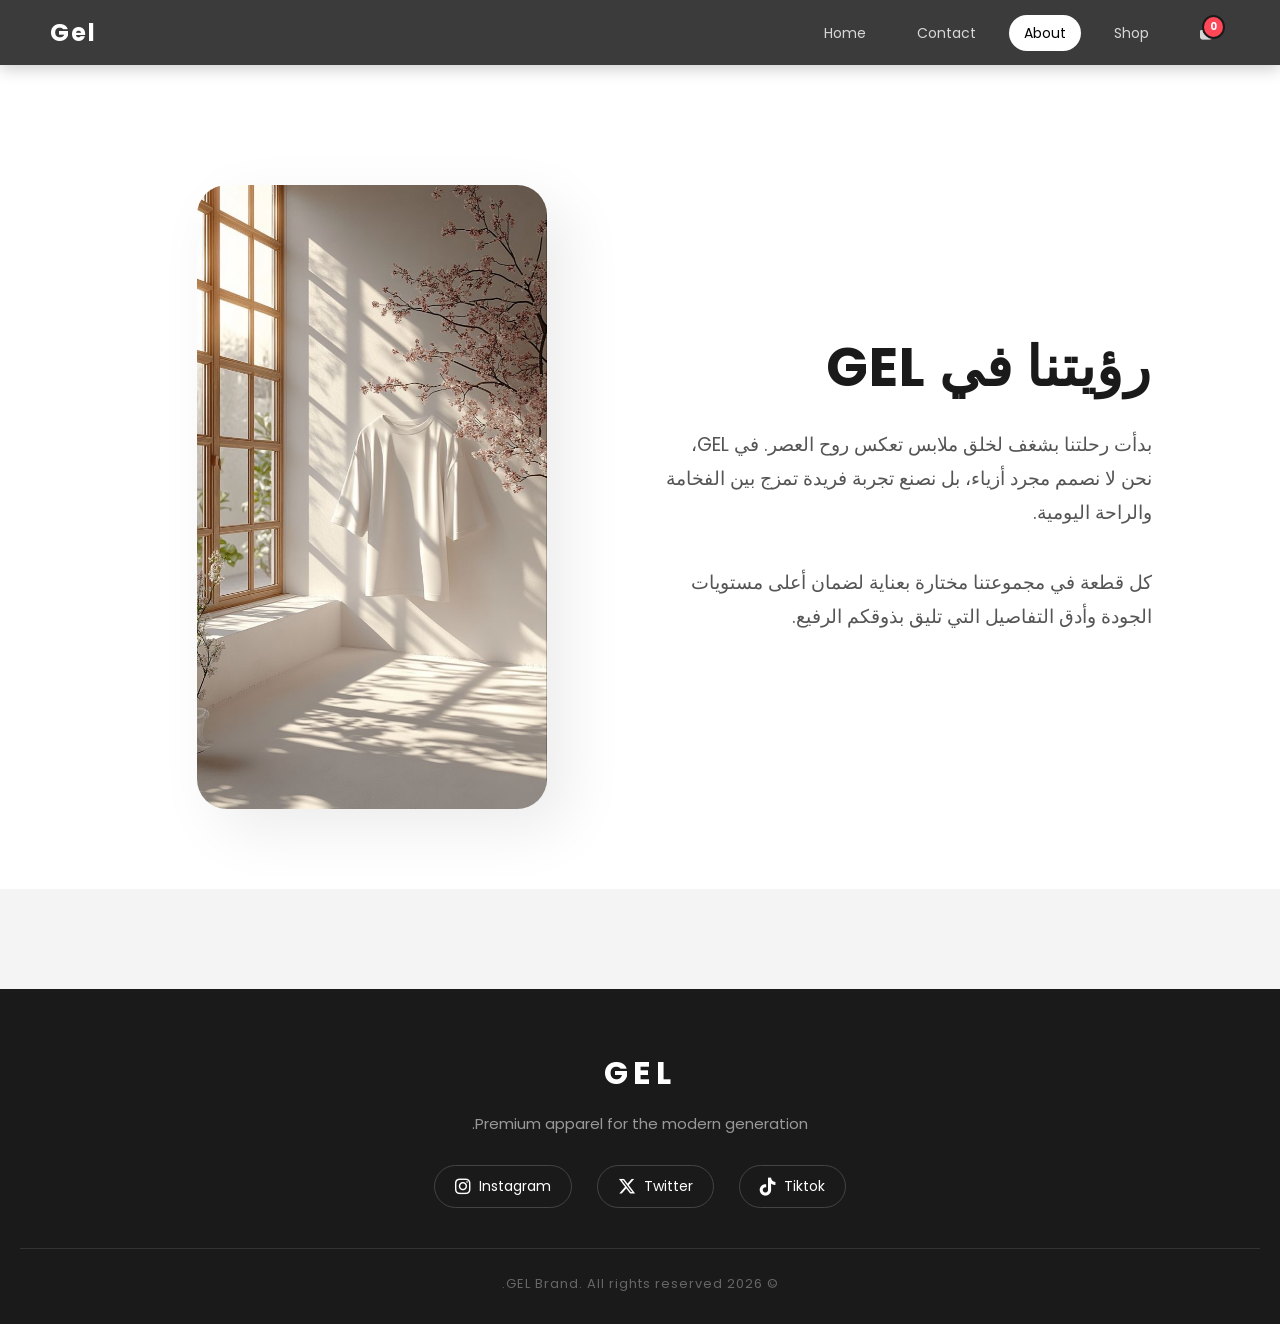
==== about.html @ 8efb3151 "Fixed responsivegit add ." ====
<!DOCTYPE html>
<html lang="ar" dir="rtl">
<head>
    <meta charset="UTF-8">
    <meta name="viewport" content="width=device-width, initial-scale=1.0">
    <link rel="stylesheet" href="https://fonts.googleapis.com/css2?family=Poppins:wght@300;400;600;700&display=swap">
    <link rel="stylesheet" href="https://cdnjs.cloudflare.com/ajax/libs/font-awesome/6.4.2/css/all.min.css">
    <link rel="stylesheet" href="style.css">
    <title>GEL Brand | About</title>
</head>
<body>
    <header dir="ltr">
        <h2><a href="index.html" class="logo">Gel</a></h2>
        <ul>
            <li><a href="index.html">Home</a></li>
            <li><a href="contact.html">Contact</a></li>
            <li><a href="about.html" class="active">About</a></li>
            <li><a href="shop.html">Shop</a></li>
            <li class="cart-icon" onclick="toggleCart()">
                <a href="javascript:void(0)"><i class="fas fa-shopping-bag"></i> <span id="cart-count">0</span></a>
            </li>
        </ul>
    </header>

    <!-- Shopping Cart Sidebar -->
    <div id="cart-sidebar" class="cart-sidebar">
        <div class="cart-header">
            <h3>Your Bag</h3>
            <i class="fas fa-times close-cart" onclick="toggleCart()"></i>
        </div>
        <div id="cart-items" class="cart-items">
            <p class="empty-msg">Your bag is empty.</p>
        </div>
        <div class="cart-footer">
            <div class="total">
                <span>Total:</span>
                <span id="cart-total">0 QAR</span>
            </div>
            <button class="checkout-btn" onclick="checkout()">Checkout</button>
        </div>
    </div>

    <section class="hero" style="opacity: 1;">
        <div class="hero-content" style="opacity: 1; transform: none;">
            <h1>رؤيتنا في GEL</h1>
            <p>بدأت رحلتنا بشغف لخلق ملابس تعكس روح العصر. في GEL، نحن لا نصمم مجرد أزياء، بل نصنع تجربة فريدة تمزج بين الفخامة والراحة اليومية.</p>
            <p>كل قطعة في مجموعتنا مختارة بعناية لضمان أعلى مستويات الجودة وأدق التفاصيل التي تليق بذوقكم الرفيع.</p>
        </div>
        <div class="hero-image" style="opacity: 1; transform: none;">
             <img src="IMG/IMG_4255.JPG" alt="Our Story">
        </div>
    </section>

    <footer>
        <div class="footer-content">
            <h3>GEL</h3>
            <p>Premium apparel for the modern generation.</p>
            
            <ul class="socials" dir="ltr">
                <li><a href="#"><i class="fab fa-instagram"></i> Instagram</a></li>
                <li><a href="#"><i class="fab fa-x-twitter"></i> Twitter</a></li>
                <li><a href="https://www.tiktok.com/@gelvogue?_r=1&_t=ZS-955QQ4w1Pfh" target="_blank"><i class="fab fa-tiktok"></i> Tiktok</a></li>
            </ul>

        </div>
        <div class="footer-bottom">
            <p>&copy; 2026 GEL Brand. All rights reserved.</p>
        </div>
    </footer>
    <script src="main.js"></script>
</body>
</html>
---- style.css ----
/* 1. إعدادات عامة لجميع عناصر الصفحة */
* {
    margin: 0;
    padding: 0;
    box-sizing: border-box;
}

html {
    scroll-behavior: smooth;
}

body {
    background-color: #f4f4f4;
    font-family: 'Poppins', sans-serif; 
}

/* 3. تنسيق الهيدر الشفاف */
header {
    display: flex;
    justify-content: space-between;
    align-items: center;
    padding: 15px 50px;
    background: rgba(26, 26, 26, 0.85); 
    backdrop-filter: blur(10px); 
    -webkit-backdrop-filter: blur(10px);
    box-shadow: 0 4px 15px rgba(0, 0, 0, 0.2);
    position: sticky;
    top: 0;
    z-index: 1000;
}

header .logo {
    font-size: 24px;
    font-weight: bold;
    text-decoration: none;
    color: white;
    letter-spacing: 2px;
}

header ul {
    display: flex;
    list-style: none;
    gap: 15px;
}

header ul li a {
    text-decoration: none;
    color: rgba(255, 255, 255, 0.8);
    padding: 8px 18px;
    border-radius: 20px;
    transition: 0.3s;
    font-size: 14px;
}

header ul li a:hover {
    background: rgba(255, 255, 255, 0.1);
    color: white;
}

header ul li a.active {
    background: white;
    color: black !important;
}

/* 4. تنسيق معرض الصور (النسخة المنظمة والنهائية) */
.gallery {
    display: flex;
    flex-wrap: wrap;
    justify-content: center;
    gap: 30px;
    padding: 60px 20px;
}

.gallery-item {
    text-decoration: none;
    display: flex;
    flex-direction: column;
    align-items: center;
    opacity: 0;
    transform: translateY(50px);
    transition: all 0.8s ease-out;
    background: white;
    padding: 20px;
    border-radius: 20px;
    width: 300px;
    box-shadow: 0 10px 30px rgba(0,0,0,0.05);
}

.gallery-item.reveal {
    opacity: 1;
    transform: translateY(0);
}

.gallery img {
    width: 100%;
    height: 350px;
    object-fit: cover;
    border-radius: 15px;
    cursor: pointer;
    transition: transform 0.5s cubic-bezier(0.2, 1, 0.3, 1), box-shadow 0.5s ease;
}

.gallery img:hover {
    transform: scale(1.05);
    box-shadow: 0 20px 40px rgba(0,0,0,0.1);
}

.product-info {
    text-align: center;
    margin-top: 20px;
    width: 100%;
}

.product-info h3 {
    font-size: 16px;
    color: #333;
    margin-bottom: 8px;
    font-weight: 600;
    letter-spacing: 0.5px;
}

.product-info .price {
    font-size: 18px;
    font-weight: 700;
    color: #1a1a1a;
    margin-bottom: 15px;
}

.add-to-cart {
    width: 100%;
    padding: 12px;
    background: #1a1a1a;
    color: white;
    border: none;
    border-radius: 12px;
    cursor: pointer;
    font-weight: 600;
    transition: 0.3s;
    font-family: 'Poppins', sans-serif;
}

.add-to-cart:hover {
    background: #444;
    transform: translateY(-2px);
}

/* Shopping Cart Styles */
.cart-icon {
    position: relative;
    cursor: pointer;
}

#cart-count {
    position: absolute;
    top: -5px;
    right: 5px;
    background: #ff4757;
    color: white;
    font-size: 10px;
    padding: 2px 6px;
    border-radius: 50%;
    font-weight: bold;
    border: 2px solid #1a1a1a;
}

.cart-sidebar {
    position: fixed;
    top: 0;
    right: -400px; /* Hidden by default */
    width: 350px;
    height: 100vh;
    background: white;
    z-index: 2000;
    box-shadow: -10px 0 30px rgba(0,0,0,0.1);
    transition: 0.5s cubic-bezier(0.4, 0, 0.2, 1);
    display: flex;
    flex-direction: column;
    padding: 30px;
    color: #1a1a1a;
}

.cart-sidebar.active {
    right: 0;
}

.cart-header {
    display: flex;
    justify-content: space-between;
    align-items: center;
    margin-bottom: 30px;
    border-bottom: 1px solid #eee;
    padding-bottom: 20px;
}

.cart-header h3 {
    font-size: 22px;
    letter-spacing: 1px;
    text-transform: uppercase;
}

.close-cart {
    cursor: pointer;
    font-size: 22px;
    transition: 0.3s;
}

.close-cart:hover {
    transform: rotate(90deg);
}

.cart-items {
    flex: 1;
    overflow-y: auto;
    margin-bottom: 20px;
}

.cart-item {
    display: flex;
    align-items: center;
    gap: 15px;
    margin-bottom: 20px;
    padding-bottom: 15px;
    border-bottom: 1px solid #f9f9f9;
    position: relative;
}

.cart-item-info {
    flex: 1; /* This pushes everything else to the sides */
}

.cart-item img {
    width: 70px;
    height: 70px;
    object-fit: cover;
    border-radius: 10px;
}

.cart-item-info h4 {
    font-size: 14px;
    margin-bottom: 5px;
    font-weight: 600;
}

.cart-item-info p {
    font-size: 15px;
    font-weight: 700;
    margin-bottom: 8px;
}

.qty-controls {
    display: flex;
    align-items: center;
    gap: 12px;
    background: #f5f5f5;
    width: fit-content;
    padding: 4px 8px;
    border-radius: 8px;
}

.qty-btn {
    background: none;
    border: none;
    font-size: 18px;
    cursor: pointer;
    color: #333;
    font-weight: 600;
    width: 25px;
    height: 25px;
    display: flex;
    align-items: center;
    justify-content: center;
    transition: 0.2s;
}

.qty-btn:hover {
    color: #000;
    transform: scale(1.2);
}

.qty-val {
    font-size: 14px;
    font-weight: 600;
    min-width: 20px;
    text-align: center;
}

.remove-item {
    color: #ff4757;
    cursor: pointer;
    font-size: 16px;
    transition: 0.3s;
    padding: 10px;
    text-align: right;
}

.remove-item:hover {
    transform: scale(1.2);
}

.cart-footer {
    border-top: 1px solid #eee;
    padding-top: 25px;
}

.cart-footer .total {
    display: flex;
    justify-content: space-between;
    font-weight: 700;
    font-size: 20px;
    margin-bottom: 25px;
}

.checkout-btn {
    width: 100%;
    padding: 16px;
    background: #1a1a1a;
    color: white;
    border: none;
    border-radius: 15px;
    font-weight: 600;
    cursor: pointer;
    transition: 0.3s;
    font-size: 16px;
}

.checkout-btn:hover {
    background: #444;
}

.empty-cart-container {
    display: flex;
    flex-direction: column;
    align-items: center;
    justify-content: center;
    margin-top: 80px;
    color: #ccc;
    user-select: none; /* Prevents text highlighting */
    pointer-events: none;
}

.empty-icon {
    font-size: 50px;
    margin-bottom: 15px;
    opacity: 0.5;
}

.empty-msg {
    text-align: center;
    color: #999;
    font-style: italic;
    font-size: 14px;
}
/* --- 5. تنسيق الفوتر (المطور) --- */
footer {
    background: #1a1a1a;
    color: white;
    padding: 60px 20px 30px; /* زيادة المسافة العلوية */
    text-align: center;
    width: 100%;
    position: relative;
    display: block;
    clear: both; /* يمنع العناصر العائمة من التداخل معه */
    margin-top: 100px; /* مسافة كبيرة بين آخر صورة والفوتر */
}

.footer-content h3 {
    font-size: 32px;
    margin-bottom: 15px;
    letter-spacing: 5px;
    text-transform: uppercase;
    font-weight: 700;
}

.footer-content p {
    color: #999;
    margin-bottom: 30px;
    font-size: 15px;
    max-width: 600px;
    margin-left: auto;
    margin-right: auto;
}

.socials {
    list-style: none;
    display: flex;
    justify-content: center;
    gap: 25px;
    margin-bottom: 40px;
    padding: 0;
}

.socials li a {
    color: #fff;
    text-decoration: none;
    font-size: 14px;
    border: 1px solid #444;
    padding: 10px 20px;
    border-radius: 30px;
    transition: all 0.3s ease;
}

.socials li a:hover {
    background: white;
    color: black;
    border-color: white;
    transform: translateY(-5px); /* حركة بسيطة للروابط */
}

.footer-bottom {
    border-top: 1px solid #333;
    padding-top: 25px;
    font-size: 13px;
    color: #666;
    letter-spacing: 1px;
}

/* 6. التجاوب مع الشاشات */
@media (max-width: 768px) {
    header { padding: 15px; flex-direction: column; gap: 15px; }
    .gallery img { width: calc(50% - 20px); min-width: 150px; height: auto; }
}

@media (max-width: 480px) {
    .gallery img { width: 100%; max-width: 350px; }
}
/* --- قسم التعريف بالبراند (Hero Section) المطور --- */
.hero {
    display: flex;
    align-items: center;
    justify-content: space-between;
    padding: 120px 10% 80px; /* زيادة الحشوة العلوية بسبب حذف الستارة */
    background: #fff;
    min-height: 80vh;
    gap: 50px;
}

.hero-content {
    flex: 1;
    text-align: right; /* محاذاة النص لليمين ليناسب العربية */
}

.hero-content h1 {
    font-size: 55px; /* تكبير العنوان قليلاً لجذب الانتباه */
    margin-bottom: 20px;
    color: #1a1a1a;
    font-weight: 700;
    letter-spacing: 1px;
}

.hero-content p {
    font-size: 19px;
    line-height: 1.8;
    color: #555;
    margin-bottom: 35px;
    max-width: 600px;
}

.hero-btn {
    display: inline-block;
    padding: 16px 45px;
    background: #1a1a1a;
    color: white;
    text-decoration: none;
    border-radius: 30px; /* زوايا دائرية أكثر لتعطي طابعاً عصرياً */
    font-weight: 600;
    transition: all 0.4s ease;
    box-shadow: 0 10px 20px rgba(0,0,0,0.1);
}

.hero-btn:hover {
    background: #555; /* Change to grey on hover */
    transform: translateY(-5px);
    box-shadow: 0 15px 30px rgba(0,0,0,0.2);
}

.hero-image {
    flex: 1;
    display: flex;
    justify-content: center;
    align-items: center;
}

.hero-image img {
    width: 100%;
    max-width: 350px; /* تقليل العرض قليلاً ليكون أكثر تناسقاً */
    border-radius: 30px; /* زوايا ناعمة تتماشى مع الصور الأخرى */
    box-shadow: 20px 20px 60px rgba(0,0,0,0.08);
    transition: transform 0.5s ease;
}

.hero-image img:hover {
    transform: scale(1.02); /* حركة تكبير بسيطة عند تمرير الماوس */
}

/* لتنسيق الجوال */
@media (max-width: 768px) {
    .hero {
        flex-direction: column;
        text-align: center;
        padding: 100px 20px 50px;
    }
    .hero-content {
        text-align: center; /* توسيط النص في الجوال */
        order: 2;
    }
    .hero-image {
        order: 1; /* الصورة فوق في الجوال */
        margin-bottom: 30px;
    }
    .hero-content h1 {
        font-size: 35px;
    }
}
/* تنسيق الأيقونة داخل الرابط */
.socials li a i {
    margin-right: 8px; /* مسافة بسيطة بين الأيقونة والكلام */
    font-size: 18px;   /* تكبير الأيقونة قليلاً */
    vertical-align: middle;
}

/* حركة اختيارية: تلوين الأيقونات عند مرور الماوس */
.socials li a:hover i.fa-instagram { color: #E1306C; }
.socials li a:hover i.fa-x-twitter { color: #1DA1F2; }
.socials li a:hover i.fa-tiktok { color: #00f2ea; }

/* تعديل بسيط لزر السوشيال ميديا ليكون مرناً */
.socials li a {
    display: flex;
    align-items: center;
    justify-content: center;
}
header ul li a.active {
    background: white;
    color: black;
    border-radius: 20px;
    padding: 8px 15px;
}

@media (max-width: 768px) {
    header {
        flex-direction: column;
    }
    .hero {
        flex-direction: column;
        text-align: center;
    }
    .hero-image {
        max-width: 280px;
        order: -1;
    }
    .gallery img {
        width: calc(50% - 10px);
        height: 250px;
    }
    h1 {
        font-size: 32px;
    }
}
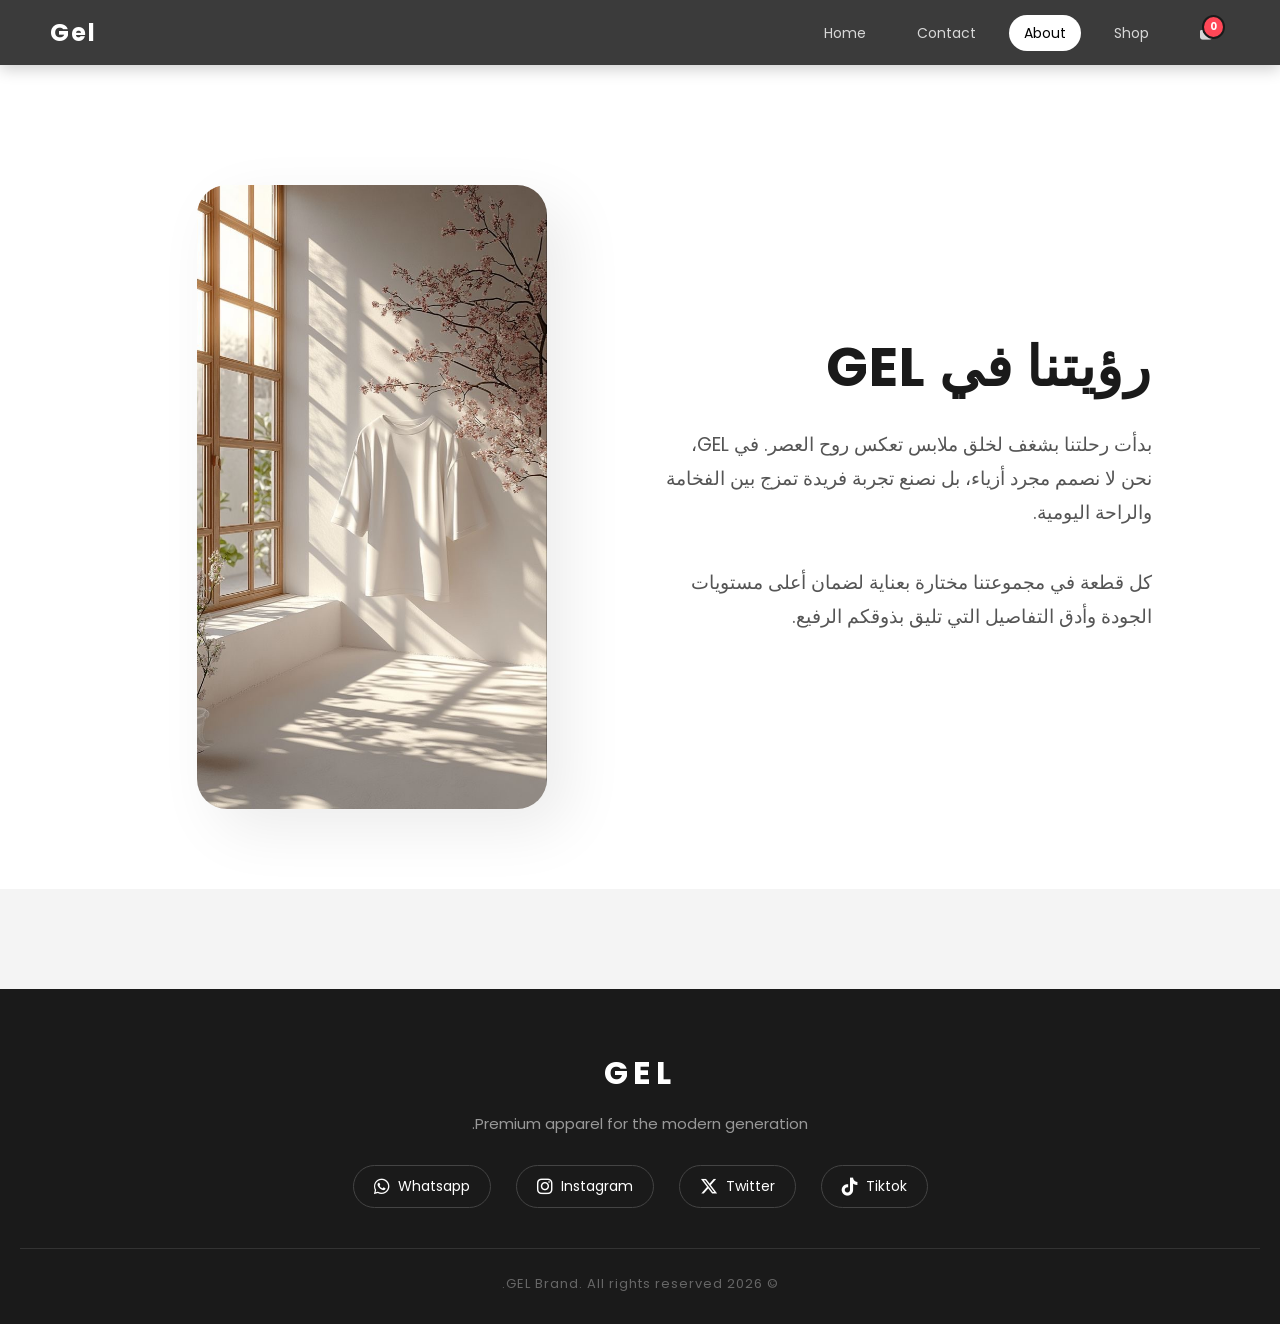
==== commit 5d864c39: "Update WhatsApp contact details and social links" ====
--- a/about.html
+++ b/about.html
@@ -40,13 +40,13 @@
         </div>
     </div>
 
-    <section class="hero" style="opacity: 1;">
-        <div class="hero-content" style="opacity: 1; transform: none;">
+    <section class="hero">
+        <div class="hero-content">
             <h1>رؤيتنا في GEL</h1>
             <p>بدأت رحلتنا بشغف لخلق ملابس تعكس روح العصر. في GEL، نحن لا نصمم مجرد أزياء، بل نصنع تجربة فريدة تمزج بين الفخامة والراحة اليومية.</p>
             <p>كل قطعة في مجموعتنا مختارة بعناية لضمان أعلى مستويات الجودة وأدق التفاصيل التي تليق بذوقكم الرفيع.</p>
         </div>
-        <div class="hero-image" style="opacity: 1; transform: none;">
+        <div class="hero-image">
              <img src="IMG/IMG_4255.JPG" alt="Our Story">
         </div>
     </section>
@@ -57,6 +57,7 @@
             <p>Premium apparel for the modern generation.</p>
             
             <ul class="socials" dir="ltr">
+                <li><a href="https://wa.me/97431121124?text=Welcome%20to%20GEL%20Brand!%20Thank%20you%20for%20reaching%20out.%20Please%20leave%20your%20inquiry%20or%20order%20number,%20and%20our%20team%20will%20get%20back%20to%20you%20shortly" target="_blank"><i class="fab fa-whatsapp"></i> Whatsapp</a></li>
                 <li><a href="#"><i class="fab fa-instagram"></i> Instagram</a></li>
                 <li><a href="#"><i class="fab fa-x-twitter"></i> Twitter</a></li>
                 <li><a href="https://www.tiktok.com/@gelvogue?_r=1&_t=ZS-955QQ4w1Pfh" target="_blank"><i class="fab fa-tiktok"></i> Tiktok</a></li>
--- a/style.css
+++ b/style.css
@@ -478,6 +478,9 @@
     display: flex;
     justify-content: center;
     align-items: center;
+    opacity: 0;
+    transform: translateX(30px);
+    transition: all 1s ease-out;
 }
 
 .hero-image img {
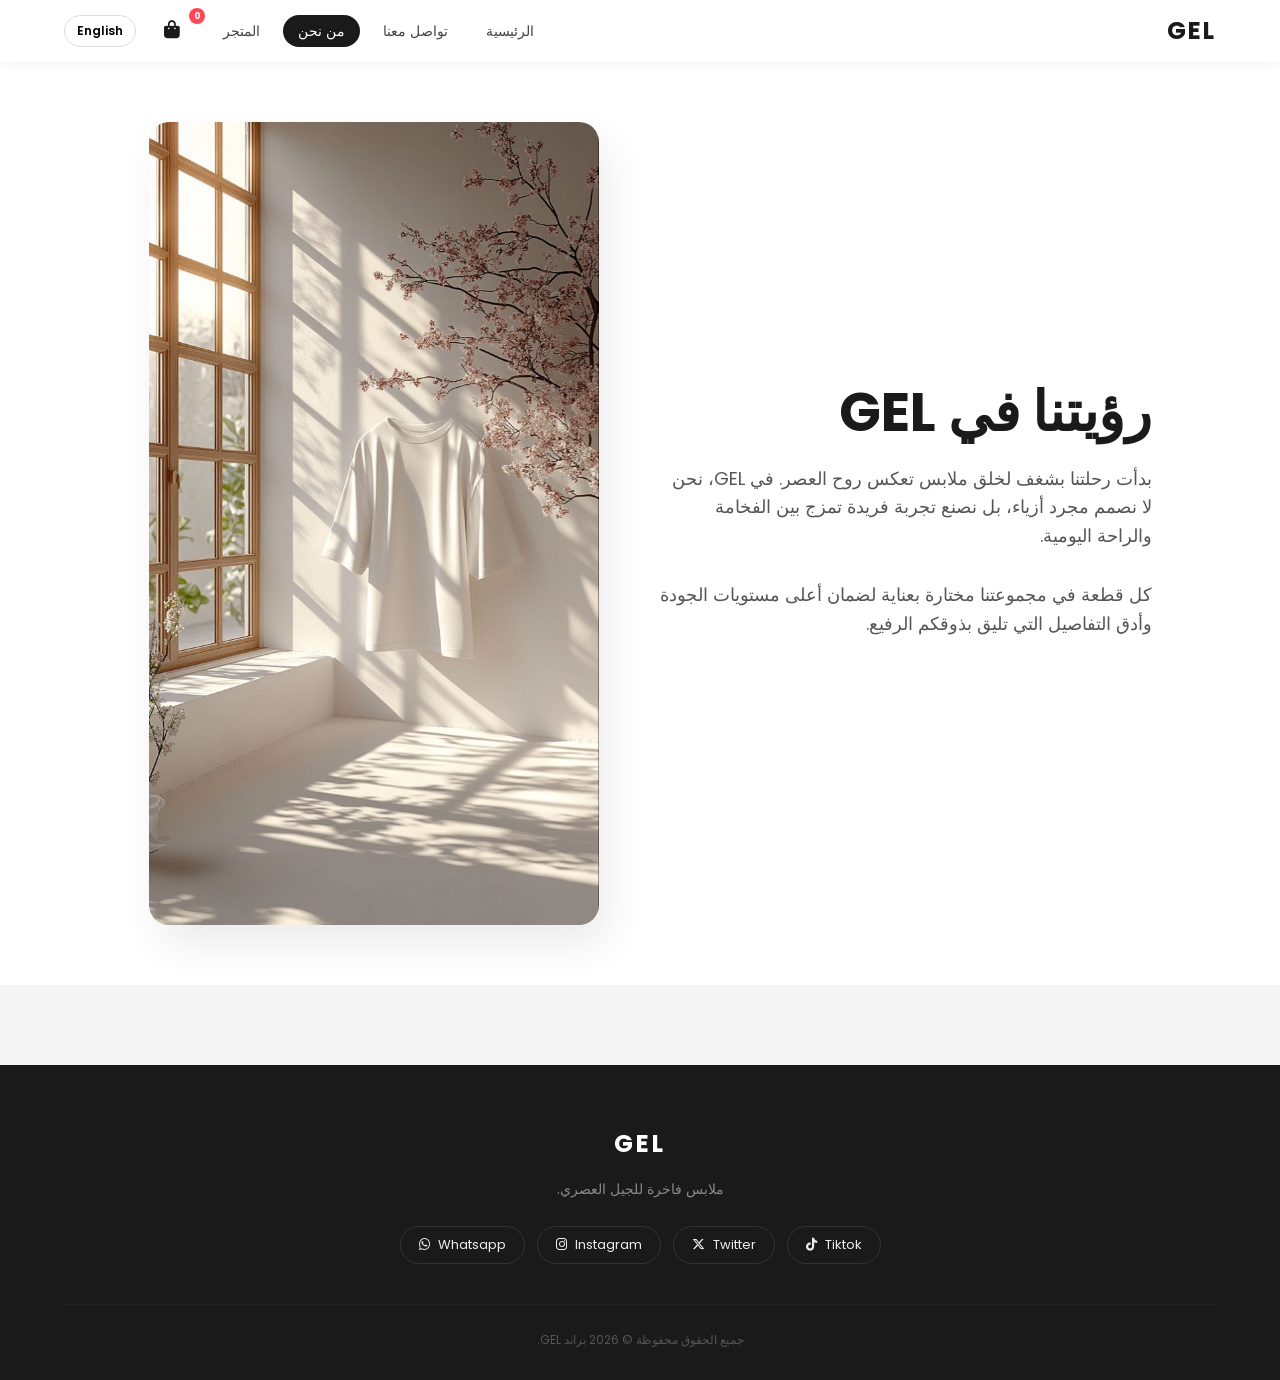
==== commit c653b562: "Implement multilingual support (Arabic/English) with language switcher" ====
--- a/about.html
+++ b/about.html
@@ -9,42 +9,43 @@
     <title>GEL Brand | About</title>
 </head>
 <body>
-    <header dir="ltr">
+    <header>
         <h2><a href="index.html" class="logo">Gel</a></h2>
         <ul>
-            <li><a href="index.html">Home</a></li>
-            <li><a href="contact.html">Contact</a></li>
-            <li><a href="about.html" class="active">About</a></li>
-            <li><a href="shop.html">Shop</a></li>
+            <li><a href="index.html" data-i18n="nav_home">الرئيسية</a></li>
+            <li><a href="contact.html" data-i18n="nav_contact">تواصل معنا</a></li>
+            <li><a href="about.html" class="active" data-i18n="nav_about">من نحن</a></li>
+            <li><a href="shop.html" data-i18n="nav_shop">المتجر</a></li>
             <li class="cart-icon" onclick="toggleCart()">
                 <a href="javascript:void(0)"><i class="fas fa-shopping-bag"></i> <span id="cart-count">0</span></a>
             </li>
+            <li><button class="lang-switch" onclick="toggleLanguage()" data-i18n="lang_btn">English</button></li>
         </ul>
     </header>
 
     <!-- Shopping Cart Sidebar -->
     <div id="cart-sidebar" class="cart-sidebar">
         <div class="cart-header">
-            <h3>Your Bag</h3>
+            <h3 data-i18n="cart_title">حقيبتك</h3>
             <i class="fas fa-times close-cart" onclick="toggleCart()"></i>
         </div>
         <div id="cart-items" class="cart-items">
-            <p class="empty-msg">Your bag is empty.</p>
+            <p class="empty-msg" data-i18n="cart_empty">حقيبتك فارغة</p>
         </div>
         <div class="cart-footer">
             <div class="total">
-                <span>Total:</span>
+                <span data-i18n="cart_total">الإجمالي</span>:
                 <span id="cart-total">0 QAR</span>
             </div>
-            <button class="checkout-btn" onclick="checkout()">Checkout</button>
+            <button class="checkout-btn" onclick="checkout()" data-i18n="cart_checkout">إتمام الطلب</button>
         </div>
     </div>
 
     <section class="hero">
         <div class="hero-content">
-            <h1>رؤيتنا في GEL</h1>
-            <p>بدأت رحلتنا بشغف لخلق ملابس تعكس روح العصر. في GEL، نحن لا نصمم مجرد أزياء، بل نصنع تجربة فريدة تمزج بين الفخامة والراحة اليومية.</p>
-            <p>كل قطعة في مجموعتنا مختارة بعناية لضمان أعلى مستويات الجودة وأدق التفاصيل التي تليق بذوقكم الرفيع.</p>
+            <h1 data-i18n="about_title">رؤيتنا في GEL</h1>
+            <p data-i18n="about_p1">بدأت رحلتنا بشغف لخلق ملابس تعكس روح العصر. في GEL، نحن لا نصمم مجرد أزياء، بل نصنع تجربة فريدة تمزج بين الفخامة والراحة اليومية.</p>
+            <p data-i18n="about_p2">كل قطعة في مجموعتنا مختارة بعناية لضمان أعلى مستويات الجودة وأدق التفاصيل التي تليق بذوقكم الرفيع.</p>
         </div>
         <div class="hero-image">
              <img src="IMG/IMG_4255.JPG" alt="Our Story">
@@ -54,7 +55,7 @@
     <footer>
         <div class="footer-content">
             <h3>GEL</h3>
-            <p>Premium apparel for the modern generation.</p>
+            <p data-i18n="footer_desc">ملابس فاخرة للجيل العصري.</p>
             
             <ul class="socials" dir="ltr">
                 <li><a href="https://wa.me/97431121124?text=Welcome%20to%20GEL%20Brand!%20Thank%20you%20for%20reaching%20out.%20Please%20leave%20your%20inquiry%20or%20order%20number,%20and%20our%20team%20will%20get%20back%20to%20you%20shortly" target="_blank"><i class="fab fa-whatsapp"></i> Whatsapp</a></li>
@@ -65,7 +66,7 @@
 
         </div>
         <div class="footer-bottom">
-            <p>&copy; 2026 GEL Brand. All rights reserved.</p>
+            <p data-i18n="footer_rights">جميع الحقوق محفوظة © 2026 براند GEL.</p>
         </div>
     </footer>
     <script src="main.js"></script>
--- a/style.css
+++ b/style.css
@@ -1,4 +1,4 @@
-/* 1. إعدادات عامة لجميع عناصر الصفحة */
+/* 1. General Settings */
 * {
     margin: 0;
     padding: 0;
@@ -11,79 +11,175 @@
 
 body {
     background-color: #f4f4f4;
-    font-family: 'Poppins', sans-serif; 
-}
-
-/* 3. تنسيق الهيدر الشفاف */
+    font-family: 'Poppins', sans-serif;
+    overflow-x: hidden;
+    color: #1a1a1a;
+    line-height: 1.6;
+}
+
+/* 2. Header Styles */
 header {
     display: flex;
     justify-content: space-between;
     align-items: center;
-    padding: 15px 50px;
-    background: rgba(26, 26, 26, 0.85); 
+    padding: 12px 5%;
+    background: rgba(255, 255, 255, 0.98);
     backdrop-filter: blur(10px); 
     -webkit-backdrop-filter: blur(10px);
-    box-shadow: 0 4px 15px rgba(0, 0, 0, 0.2);
+    box-shadow: 0 2px 10px rgba(0, 0, 0, 0.05);
     position: sticky;
     top: 0;
     z-index: 1000;
+    width: 100%;
 }
 
 header .logo {
     font-size: 24px;
-    font-weight: bold;
+    font-weight: 700;
     text-decoration: none;
-    color: white;
+    color: #1a1a1a;
     letter-spacing: 2px;
+    text-transform: uppercase;
 }
 
 header ul {
     display: flex;
     list-style: none;
-    gap: 15px;
+    gap: 8px;
+    align-items: center;
 }
 
 header ul li a {
     text-decoration: none;
-    color: rgba(255, 255, 255, 0.8);
-    padding: 8px 18px;
+    color: #444;
+    padding: 8px 15px;
     border-radius: 20px;
     transition: 0.3s;
     font-size: 14px;
+    font-weight: 500;
 }
 
 header ul li a:hover {
-    background: rgba(255, 255, 255, 0.1);
+    background: #f5f5f5;
+    color: #1a1a1a;
+}
+
+header ul li a.active {
+    background: #1a1a1a;
+    color: white !important;
+}
+
+.lang-switch {
+    background: transparent;
+    border: 1px solid #ddd;
+    padding: 6px 12px;
+    border-radius: 20px;
+    cursor: pointer;
+    font-family: 'Poppins', sans-serif;
+    font-size: 12px;
+    font-weight: 600;
+    transition: 0.3s;
+}
+
+.lang-switch:hover {
+    background: #f5f5f5;
+    border-color: #1a1a1a;
+}
+
+/* 3. Hero Section */
+.hero {
+    display: flex;
+    align-items: center;
+    justify-content: space-between;
+    padding: 60px 10%;
+    background: #fff;
+    min-height: 80vh;
+    gap: 40px;
+}
+
+.hero-content {
+    flex: 1;
+    text-align: right;
+    opacity: 0;
+    transform: translateY(20px);
+    transition: all 1s ease;
+}
+
+[dir="ltr"] .hero-content {
+    text-align: left;
+}
+
+.hero-content h1 {
+    font-size: clamp(32px, 5vw, 55px);
+    margin-bottom: 20px;
+    color: #1a1a1a;
+    font-weight: 700;
+    line-height: 1.2;
+}
+
+.hero-content p {
+    font-size: clamp(16px, 2vw, 18px);
+    color: #555;
+    margin-bottom: 30px;
+    max-width: 550px;
+}
+
+.hero-btn {
+    display: inline-block;
+    padding: 14px 35px;
+    background: #1a1a1a;
     color: white;
-}
-
-header ul li a.active {
-    background: white;
-    color: black !important;
-}
-
-/* 4. تنسيق معرض الصور (النسخة المنظمة والنهائية) */
+    text-decoration: none;
+    border-radius: 30px;
+    font-weight: 600;
+    transition: all 0.3s ease;
+    box-shadow: 0 5px 15px rgba(0,0,0,0.1);
+    border: none;
+    cursor: pointer;
+    font-size: 15px;
+}
+
+.hero-btn:hover {
+    background: #333;
+    transform: translateY(-3px);
+    box-shadow: 0 8px 20px rgba(0,0,0,0.15);
+}
+
+.hero-image {
+    flex: 1;
+    display: flex;
+    justify-content: center;
+    align-items: center;
+    opacity: 0;
+    transform: translateX(30px);
+    transition: all 1s ease-out;
+}
+
+.hero-image img {
+    width: 100%;
+    max-width: 450px;
+    border-radius: 20px;
+    box-shadow: 10px 20px 40px rgba(0,0,0,0.08);
+}
+
+/* 4. Gallery & Products */
 .gallery {
     display: flex;
     flex-wrap: wrap;
     justify-content: center;
-    gap: 30px;
-    padding: 60px 20px;
+    gap: 25px;
+    padding: 60px 5%;
 }
 
 .gallery-item {
-    text-decoration: none;
-    display: flex;
-    flex-direction: column;
-    align-items: center;
+    background: white;
+    padding: 12px;
+    border-radius: 18px;
+    width: 280px;
+    box-shadow: 0 4px 15px rgba(0,0,0,0.03);
+    transition: all 0.4s ease;
     opacity: 0;
-    transform: translateY(50px);
-    transition: all 0.8s ease-out;
-    background: white;
-    padding: 20px;
-    border-radius: 20px;
-    width: 300px;
-    box-shadow: 0 10px 30px rgba(0,0,0,0.05);
+    transform: translateY(30px);
 }
 
 .gallery-item.reveal {
@@ -91,36 +187,31 @@
     transform: translateY(0);
 }
 
+.gallery-item:hover {
+    transform: translateY(-8px);
+    box-shadow: 0 12px 30px rgba(0,0,0,0.08);
+}
+
 .gallery img {
     width: 100%;
-    height: 350px;
+    height: 320px;
     object-fit: cover;
-    border-radius: 15px;
-    cursor: pointer;
-    transition: transform 0.5s cubic-bezier(0.2, 1, 0.3, 1), box-shadow 0.5s ease;
-}
-
-.gallery img:hover {
-    transform: scale(1.05);
-    box-shadow: 0 20px 40px rgba(0,0,0,0.1);
+    border-radius: 12px;
 }
 
 .product-info {
+    padding: 15px 5px 5px;
     text-align: center;
-    margin-top: 20px;
-    width: 100%;
 }
 
 .product-info h3 {
-    font-size: 16px;
-    color: #333;
+    font-size: 15px;
     margin-bottom: 8px;
-    font-weight: 600;
-    letter-spacing: 0.5px;
+    color: #222;
 }
 
 .product-info .price {
-    font-size: 18px;
+    font-size: 17px;
     font-weight: 700;
     color: #1a1a1a;
     margin-bottom: 15px;
@@ -128,434 +219,396 @@
 
 .add-to-cart {
     width: 100%;
-    padding: 12px;
+    padding: 11px;
+    background: #1a1a1a;
+    color: white;
+    border: none;
+    border-radius: 10px;
+    font-weight: 600;
+    cursor: pointer;
+    transition: all 0.3s ease;
+    font-size: 14px;
+}
+
+.add-to-cart:hover {
+    background: #333;
+}
+
+.add-to-cart.success {
+    background: #2ed573 !important;
+    transform: scale(0.98);
+    transition: background 0.1s ease; /* Faster transition for faster feedback */
+}
+
+/* Social Media Hover Colors */
+.socials li a:hover i.fa-instagram { color: #E1306C; }
+.socials li a:hover i.fa-x-twitter { color: #1DA1F2; }
+.socials li a:hover i.fa-tiktok { color: #00f2ea; }
+.socials li a:hover i.fa-whatsapp { color: #25D366; }
+
+/* 5. Shopping Cart Drawer */
+.cart-icon {
+    position: relative;
+    cursor: pointer;
+    padding: 5px;
+}
+
+.cart-icon i {
+    font-size: 18px;
+    color: #1a1a1a;
+}
+
+#cart-count {
+    position: absolute;
+    top: -5px;
+    right: -5px;
+    background: #ff4757;
+    color: white;
+    font-size: 9px;
+    width: 16px;
+    height: 16px;
+    display: flex;
+    align-items: center;
+    justify-content: center;
+    border-radius: 50%;
+    font-weight: bold;
+}
+
+.cart-sidebar {
+    position: fixed;
+    top: 0;
+    right: -100%;
+    width: 380px;
+    max-width: 90%;
+    height: 100vh;
+    background: white;
+    z-index: 2000;
+    box-shadow: -10px 0 40px rgba(0,0,0,0.1);
+    transition: 0.4s cubic-bezier(0.4, 0, 0.2, 1);
+    display: flex;
+    flex-direction: column;
+    padding: 25px;
+}
+
+.cart-sidebar.active {
+    right: 0;
+}
+
+.cart-header {
+    display: flex;
+    justify-content: space-between;
+    align-items: center;
+    padding-bottom: 15px;
+    border-bottom: 1px solid #eee;
+}
+
+.cart-header h3 {
+    font-size: 18px;
+    text-transform: uppercase;
+    letter-spacing: 1px;
+}
+
+.close-cart {
+    cursor: pointer;
+    font-size: 18px;
+    width: 35px;
+    height: 35px;
+    display: flex;
+    align-items: center;
+    justify-content: center;
+    border-radius: 50%;
+    transition: 0.3s;
+}
+
+.close-cart:hover {
+    background: #f0f0f0;
+}
+
+.cart-items {
+    flex: 1;
+    overflow-y: auto;
+    padding: 15px 0;
+}
+
+.cart-item {
+    display: flex;
+    gap: 12px;
+    margin-bottom: 15px;
+    padding-bottom: 15px;
+    border-bottom: 1px solid #f8f8f8;
+}
+
+.cart-item img {
+    width: 60px;
+    height: 60px;
+    object-fit: cover;
+    border-radius: 8px;
+}
+
+.cart-item-info {
+    flex: 1;
+}
+
+.cart-item-info h4 {
+    font-size: 13px;
+    margin-bottom: 3px;
+    color: #333;
+}
+
+.cart-item-info p {
+    font-size: 14px;
+    font-weight: 700;
+    margin-bottom: 8px;
+}
+
+.qty-controls {
+    display: flex;
+    align-items: center;
+    gap: 8px;
+    background: #f0f0f0;
+    padding: 3px 8px;
+    border-radius: 6px;
+    width: fit-content;
+}
+
+.qty-btn {
+    border: none;
+    background: none;
+    cursor: pointer;
+    font-size: 14px;
+    font-weight: 700;
+    color: #666;
+}
+
+.qty-btn:hover { color: #000; }
+
+.qty-val { font-size: 13px; font-weight: 600; min-width: 15px; text-align: center; }
+
+.remove-item {
+    color: #ff4757;
+    cursor: pointer;
+    font-size: 14px;
+    padding: 5px;
+}
+
+.cart-footer {
+    padding-top: 15px;
+    border-top: 1px solid #eee;
+}
+
+.cart-footer .total {
+    display: flex;
+    justify-content: space-between;
+    font-size: 18px;
+    font-weight: 700;
+    margin-bottom: 15px;
+}
+
+.checkout-btn {
+    width: 100%;
+    padding: 14px;
     background: #1a1a1a;
     color: white;
     border: none;
     border-radius: 12px;
-    cursor: pointer;
     font-weight: 600;
+    cursor: pointer;
     transition: 0.3s;
-    font-family: 'Poppins', sans-serif;
-}
-
-.add-to-cart:hover {
-    background: #444;
-    transform: translateY(-2px);
-}
-
-/* Shopping Cart Styles */
-.cart-icon {
-    position: relative;
-    cursor: pointer;
-}
-
-#cart-count {
-    position: absolute;
-    top: -5px;
-    right: 5px;
-    background: #ff4757;
-    color: white;
-    font-size: 10px;
-    padding: 2px 6px;
-    border-radius: 50%;
-    font-weight: bold;
-    border: 2px solid #1a1a1a;
-}
-
-.cart-sidebar {
-    position: fixed;
-    top: 0;
-    right: -400px; /* Hidden by default */
-    width: 350px;
-    height: 100vh;
-    background: white;
-    z-index: 2000;
-    box-shadow: -10px 0 30px rgba(0,0,0,0.1);
-    transition: 0.5s cubic-bezier(0.4, 0, 0.2, 1);
-    display: flex;
-    flex-direction: column;
-    padding: 30px;
-    color: #1a1a1a;
-}
-
-.cart-sidebar.active {
-    right: 0;
-}
-
-.cart-header {
-    display: flex;
-    justify-content: space-between;
-    align-items: center;
-    margin-bottom: 30px;
-    border-bottom: 1px solid #eee;
-    padding-bottom: 20px;
-}
-
-.cart-header h3 {
-    font-size: 22px;
-    letter-spacing: 1px;
-    text-transform: uppercase;
-}
-
-.close-cart {
-    cursor: pointer;
-    font-size: 22px;
-    transition: 0.3s;
-}
-
-.close-cart:hover {
-    transform: rotate(90deg);
-}
-
-.cart-items {
-    flex: 1;
-    overflow-y: auto;
-    margin-bottom: 20px;
-}
-
-.cart-item {
-    display: flex;
-    align-items: center;
-    gap: 15px;
-    margin-bottom: 20px;
-    padding-bottom: 15px;
-    border-bottom: 1px solid #f9f9f9;
-    position: relative;
-}
-
-.cart-item-info {
-    flex: 1; /* This pushes everything else to the sides */
-}
-
-.cart-item img {
-    width: 70px;
-    height: 70px;
-    object-fit: cover;
-    border-radius: 10px;
-}
-
-.cart-item-info h4 {
-    font-size: 14px;
-    margin-bottom: 5px;
-    font-weight: 600;
-}
-
-.cart-item-info p {
     font-size: 15px;
-    font-weight: 700;
-    margin-bottom: 8px;
-}
-
-.qty-controls {
-    display: flex;
-    align-items: center;
-    gap: 12px;
-    background: #f5f5f5;
-    width: fit-content;
-    padding: 4px 8px;
-    border-radius: 8px;
-}
-
-.qty-btn {
-    background: none;
-    border: none;
-    font-size: 18px;
-    cursor: pointer;
-    color: #333;
-    font-weight: 600;
-    width: 25px;
-    height: 25px;
-    display: flex;
-    align-items: center;
-    justify-content: center;
-    transition: 0.2s;
-}
-
-.qty-btn:hover {
-    color: #000;
-    transform: scale(1.2);
-}
-
-.qty-val {
-    font-size: 14px;
-    font-weight: 600;
-    min-width: 20px;
-    text-align: center;
-}
-
-.remove-item {
-    color: #ff4757;
-    cursor: pointer;
-    font-size: 16px;
-    transition: 0.3s;
-    padding: 10px;
-    text-align: right;
-}
-
-.remove-item:hover {
-    transform: scale(1.2);
-}
-
-.cart-footer {
-    border-top: 1px solid #eee;
-    padding-top: 25px;
-}
-
-.cart-footer .total {
-    display: flex;
-    justify-content: space-between;
-    font-weight: 700;
-    font-size: 20px;
-    margin-bottom: 25px;
-}
-
-.checkout-btn {
-    width: 100%;
-    padding: 16px;
-    background: #1a1a1a;
-    color: white;
-    border: none;
-    border-radius: 15px;
-    font-weight: 600;
-    cursor: pointer;
-    transition: 0.3s;
-    font-size: 16px;
-}
-
-.checkout-btn:hover {
-    background: #444;
-}
-
-.empty-cart-container {
-    display: flex;
-    flex-direction: column;
-    align-items: center;
-    justify-content: center;
-    margin-top: 80px;
-    color: #ccc;
-    user-select: none; /* Prevents text highlighting */
-    pointer-events: none;
-}
-
-.empty-icon {
-    font-size: 50px;
-    margin-bottom: 15px;
-    opacity: 0.5;
-}
-
-.empty-msg {
-    text-align: center;
-    color: #999;
-    font-style: italic;
-    font-size: 14px;
-}
-/* --- 5. تنسيق الفوتر (المطور) --- */
+}
+
+.checkout-btn:hover { background: #333; }
+
+/* 6. Footer */
 footer {
     background: #1a1a1a;
     color: white;
-    padding: 60px 20px 30px; /* زيادة المسافة العلوية */
+    padding: 60px 5% 30px;
     text-align: center;
-    width: 100%;
-    position: relative;
-    display: block;
-    clear: both; /* يمنع العناصر العائمة من التداخل معه */
-    margin-top: 100px; /* مسافة كبيرة بين آخر صورة والفوتر */
+    margin-top: 80px;
 }
 
 .footer-content h3 {
-    font-size: 32px;
+    font-size: 24px;
+    letter-spacing: 3px;
     margin-bottom: 15px;
-    letter-spacing: 5px;
     text-transform: uppercase;
-    font-weight: 700;
 }
 
 .footer-content p {
-    color: #999;
-    margin-bottom: 30px;
-    font-size: 15px;
-    max-width: 600px;
-    margin-left: auto;
-    margin-right: auto;
+    color: #888;
+    margin-bottom: 25px;
+    font-size: 14px;
 }
 
 .socials {
     list-style: none;
     display: flex;
     justify-content: center;
-    gap: 25px;
-    margin-bottom: 40px;
-    padding: 0;
+    flex-wrap: wrap;
+    gap: 12px;
+    margin: 25px 0 40px;
 }
 
 .socials li a {
-    color: #fff;
+    color: #eee;
     text-decoration: none;
-    font-size: 14px;
-    border: 1px solid #444;
-    padding: 10px 20px;
-    border-radius: 30px;
-    transition: all 0.3s ease;
+    padding: 8px 18px;
+    border: 1px solid #333;
+    border-radius: 25px;
+    font-size: 13px;
+    display: flex;
+    align-items: center;
+    gap: 8px;
+    transition: 0.3s;
 }
 
 .socials li a:hover {
     background: white;
-    color: black;
+    color: #1a1a1a;
     border-color: white;
-    transform: translateY(-5px); /* حركة بسيطة للروابط */
 }
 
 .footer-bottom {
-    border-top: 1px solid #333;
+    font-size: 12px;
+    color: #555;
+    border-top: 1px solid #222;
     padding-top: 25px;
-    font-size: 13px;
-    color: #666;
-    letter-spacing: 1px;
-}
-
-/* 6. التجاوب مع الشاشات */
+}
+
+/* 7. Responsiveness */
+
+/* Tablets */
+@media (max-width: 992px) {
+    .hero { padding: 40px 5%; gap: 30px; }
+    .gallery { padding: 40px 5%; }
+}
+
+/* Mobile Devices */
 @media (max-width: 768px) {
-    header { padding: 15px; flex-direction: column; gap: 15px; }
-    .gallery img { width: calc(50% - 20px); min-width: 150px; height: auto; }
-}
-
-@media (max-width: 480px) {
-    .gallery img { width: 100%; max-width: 350px; }
-}
-/* --- قسم التعريف بالبراند (Hero Section) المطور --- */
-.hero {
-    display: flex;
-    align-items: center;
-    justify-content: space-between;
-    padding: 120px 10% 80px; /* زيادة الحشوة العلوية بسبب حذف الستارة */
-    background: #fff;
-    min-height: 80vh;
-    gap: 50px;
-}
-
-.hero-content {
-    flex: 1;
-    text-align: right; /* محاذاة النص لليمين ليناسب العربية */
-}
-
-.hero-content h1 {
-    font-size: 55px; /* تكبير العنوان قليلاً لجذب الانتباه */
-    margin-bottom: 20px;
-    color: #1a1a1a;
-    font-weight: 700;
-    letter-spacing: 1px;
-}
-
-.hero-content p {
-    font-size: 19px;
-    line-height: 1.8;
-    color: #555;
-    margin-bottom: 35px;
-    max-width: 600px;
-}
-
-.hero-btn {
-    display: inline-block;
-    padding: 16px 45px;
-    background: #1a1a1a;
-    color: white;
-    text-decoration: none;
-    border-radius: 30px; /* زوايا دائرية أكثر لتعطي طابعاً عصرياً */
-    font-weight: 600;
-    transition: all 0.4s ease;
-    box-shadow: 0 10px 20px rgba(0,0,0,0.1);
-}
-
-.hero-btn:hover {
-    background: #555; /* Change to grey on hover */
-    transform: translateY(-5px);
-    box-shadow: 0 15px 30px rgba(0,0,0,0.2);
-}
-
-.hero-image {
-    flex: 1;
-    display: flex;
-    justify-content: center;
-    align-items: center;
-    opacity: 0;
-    transform: translateX(30px);
-    transition: all 1s ease-out;
-}
-
-.hero-image img {
-    width: 100%;
-    max-width: 350px; /* تقليل العرض قليلاً ليكون أكثر تناسقاً */
-    border-radius: 30px; /* زوايا ناعمة تتماشى مع الصور الأخرى */
-    box-shadow: 20px 20px 60px rgba(0,0,0,0.08);
-    transition: transform 0.5s ease;
-}
-
-.hero-image img:hover {
-    transform: scale(1.02); /* حركة تكبير بسيطة عند تمرير الماوس */
-}
-
-/* لتنسيق الجوال */
-@media (max-width: 768px) {
+    header {
+        flex-direction: column;
+        padding: 12px 5%;
+        gap: 12px;
+    }
+
+    /* Keep Cart and Logo on same row if possible */
+    header {
+        display: grid;
+        grid-template-areas: 
+            "logo cart"
+            "nav nav";
+        grid-template-columns: 1fr auto;
+        justify-items: center;
+    }
+
+    header .logo {
+        grid-area: logo;
+        justify-self: start;
+        font-size: 22px;
+    }
+
+    /* Target the cart icon which is inside the ul... this is tricky without restructuring HTML */
+    /* Instead, I will use flex and order */
+    header {
+        display: flex;
+        flex-direction: row;
+        flex-wrap: wrap;
+        justify-content: space-between;
+    }
+
+    header .logo {
+        flex: 1;
+        text-align: left;
+    }
+
+    header ul {
+        width: 100%;
+        justify-content: center;
+        order: 3;
+        margin-top: 10px;
+        background: #f9f9f9;
+        padding: 10px;
+        border-radius: 10px;
+    }
+
+    header ul li.cart-icon {
+        order: -1; /* This won't work on li, only on flex items */
+        position: absolute;
+        top: 15px;
+        right: 5%;
+    }
+
+    header ul li a {
+        padding: 5px 8px;
+        font-size: 12px;
+    }
+
     .hero {
         flex-direction: column;
         text-align: center;
-        padding: 100px 20px 50px;
-    }
+        padding: 40px 5% 60px;
+        min-height: auto;
+    }
+
     .hero-content {
-        text-align: center; /* توسيط النص في الجوال */
+        text-align: center;
         order: 2;
     }
+
+    .hero-content h1 { font-size: 34px; }
+
+    .hero-content p {
+        margin: 0 auto 25px;
+        font-size: 15px;
+    }
+
     .hero-image {
-        order: 1; /* الصورة فوق في الجوال */
-        margin-bottom: 30px;
-    }
-    .hero-content h1 {
-        font-size: 35px;
-    }
-}
-/* تنسيق الأيقونة داخل الرابط */
-.socials li a i {
-    margin-right: 8px; /* مسافة بسيطة بين الأيقونة والكلام */
-    font-size: 18px;   /* تكبير الأيقونة قليلاً */
-    vertical-align: middle;
-}
-
-/* حركة اختيارية: تلوين الأيقونات عند مرور الماوس */
-.socials li a:hover i.fa-instagram { color: #E1306C; }
-.socials li a:hover i.fa-x-twitter { color: #1DA1F2; }
-.socials li a:hover i.fa-tiktok { color: #00f2ea; }
-
-/* تعديل بسيط لزر السوشيال ميديا ليكون مرناً */
-.socials li a {
-    display: flex;
-    align-items: center;
-    justify-content: center;
-}
-header ul li a.active {
-    background: white;
-    color: black;
-    border-radius: 20px;
-    padding: 8px 15px;
+        order: 1;
+        max-width: 280px;
+        margin: 0 auto;
+    }
+
+    .gallery { gap: 15px; padding: 20px 15px; }
+
+    .gallery-item {
+        width: calc(50% - 8px);
+        min-width: 140px;
+        padding: 8px;
+        border-radius: 12px;
+    }
+
+    .gallery img {
+        height: 200px;
+        border-radius: 10px;
+    }
+
+    .product-info h3 { font-size: 12px; margin-bottom: 5px; }
+    .product-info .price { font-size: 14px; margin-bottom: 10px; }
+    .add-to-cart { font-size: 11px; padding: 8px; }
+}
+
+/* Small Screens */
+@media (max-width: 480px) {
+    header .logo { font-size: 18px; }
+
+    .hero-content h1 { font-size: 28px; }
+    
+    .gallery-item {
+        width: 100%;
+        max-width: 320px;
+    }
+
+    .cart-sidebar { width: 100%; max-width: 100%; }
+}
+
+/* RTL Helpers */
+[dir="rtl"] .hero-content {
+    text-align: right;
 }
 
 @media (max-width: 768px) {
-    header {
-        flex-direction: column;
-    }
-    .hero {
-        flex-direction: column;
+    [dir="rtl"] .hero-content {
         text-align: center;
     }
-    .hero-image {
-        max-width: 280px;
-        order: -1;
-    }
-    .gallery img {
-        width: calc(50% - 10px);
-        height: 250px;
-    }
-    h1 {
-        font-size: 32px;
-    }
-}+}
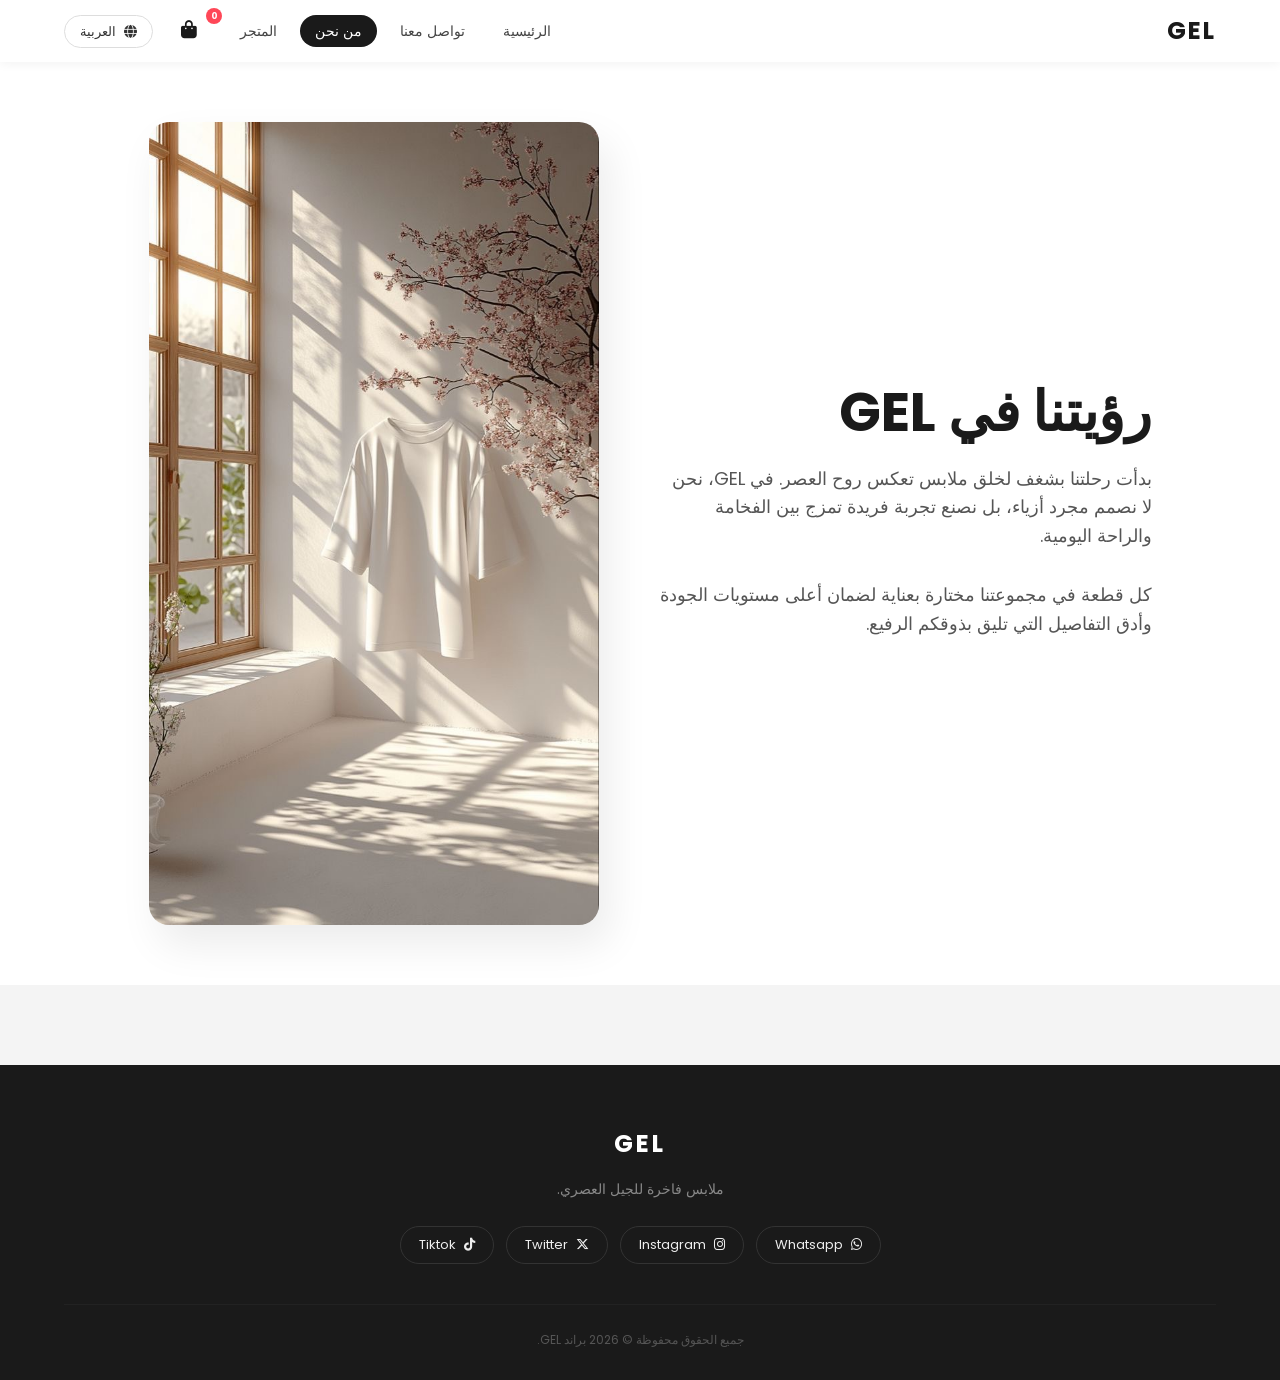
==== commit 589e0317: "Lock RTL orientation for all languages and add language dropdown icon" ====
--- a/about.html
+++ b/about.html
@@ -19,7 +19,20 @@
             <li class="cart-icon" onclick="toggleCart()">
                 <a href="javascript:void(0)"><i class="fas fa-shopping-bag"></i> <span id="cart-count">0</span></a>
             </li>
-            <li><button class="lang-switch" onclick="toggleLanguage()" data-i18n="lang_btn">English</button></li>
+            <li class="lang-switcher-container">
+                <button class="lang-btn" onclick="toggleLangDropdown()">
+                    <i class="fas fa-globe"></i>
+                    <span id="current-lang-label">العربية</span>
+                </button>
+                <div class="lang-dropdown" id="lang-dropdown">
+                    <div class="lang-option" onclick="setLanguage('ar'); toggleLangDropdown()">
+                        <span>العربية</span>
+                    </div>
+                    <div class="lang-option" onclick="setLanguage('en'); toggleLangDropdown()">
+                        <span>English</span>
+                    </div>
+                </div>
+            </li>
         </ul>
     </header>
 
@@ -57,7 +70,7 @@
             <h3>GEL</h3>
             <p data-i18n="footer_desc">ملابس فاخرة للجيل العصري.</p>
             
-            <ul class="socials" dir="ltr">
+            <ul class="socials">
                 <li><a href="https://wa.me/97431121124?text=Welcome%20to%20GEL%20Brand!%20Thank%20you%20for%20reaching%20out.%20Please%20leave%20your%20inquiry%20or%20order%20number,%20and%20our%20team%20will%20get%20back%20to%20you%20shortly" target="_blank"><i class="fab fa-whatsapp"></i> Whatsapp</a></li>
                 <li><a href="#"><i class="fab fa-instagram"></i> Instagram</a></li>
                 <li><a href="#"><i class="fab fa-x-twitter"></i> Twitter</a></li>
--- a/style.css
+++ b/style.css
@@ -69,21 +69,70 @@
     color: white !important;
 }
 
-.lang-switch {
+/* Language Switcher Dropdown Style */
+.lang-switcher-container {
+    position: relative;
+    display: inline-block;
+}
+
+.lang-btn {
     background: transparent;
     border: 1px solid #ddd;
-    padding: 6px 12px;
+    padding: 8px 15px;
     border-radius: 20px;
     cursor: pointer;
     font-family: 'Poppins', sans-serif;
-    font-size: 12px;
-    font-weight: 600;
+    font-size: 13px;
+    font-weight: 500;
     transition: 0.3s;
-}
-
-.lang-switch:hover {
+    display: flex;
+    align-items: center;
+    gap: 8px;
+    color: #333;
+}
+
+.lang-btn:hover {
     background: #f5f5f5;
     border-color: #1a1a1a;
+}
+
+.lang-dropdown {
+    position: absolute;
+    top: 45px;
+    left: 0;
+    background: white;
+    border-radius: 12px;
+    box-shadow: 0 10px 25px rgba(0,0,0,0.1);
+    width: 150px;
+    padding: 10px;
+    opacity: 0;
+    visibility: hidden;
+    transform: translateY(10px);
+    transition: all 0.3s ease;
+    z-index: 2000;
+}
+
+.lang-dropdown.active {
+    opacity: 1;
+    visibility: visible;
+    transform: translateY(0);
+}
+
+.lang-option {
+    padding: 10px 15px;
+    cursor: pointer;
+    border-radius: 8px;
+    font-size: 13px;
+    transition: 0.2s;
+    display: flex;
+    align-items: center;
+    gap: 10px;
+    color: #444;
+}
+
+.lang-option:hover {
+    background: #f5f5f5;
+    color: #1a1a1a;
 }
 
 /* 3. Hero Section */
@@ -99,14 +148,10 @@
 
 .hero-content {
     flex: 1;
-    text-align: right;
+    text-align: right; /* RTL consistency for both AR and EN */
     opacity: 0;
     transform: translateY(20px);
     transition: all 1s ease;
-}
-
-[dir="ltr"] .hero-content {
-    text-align: left;
 }
 
 .hero-content h1 {
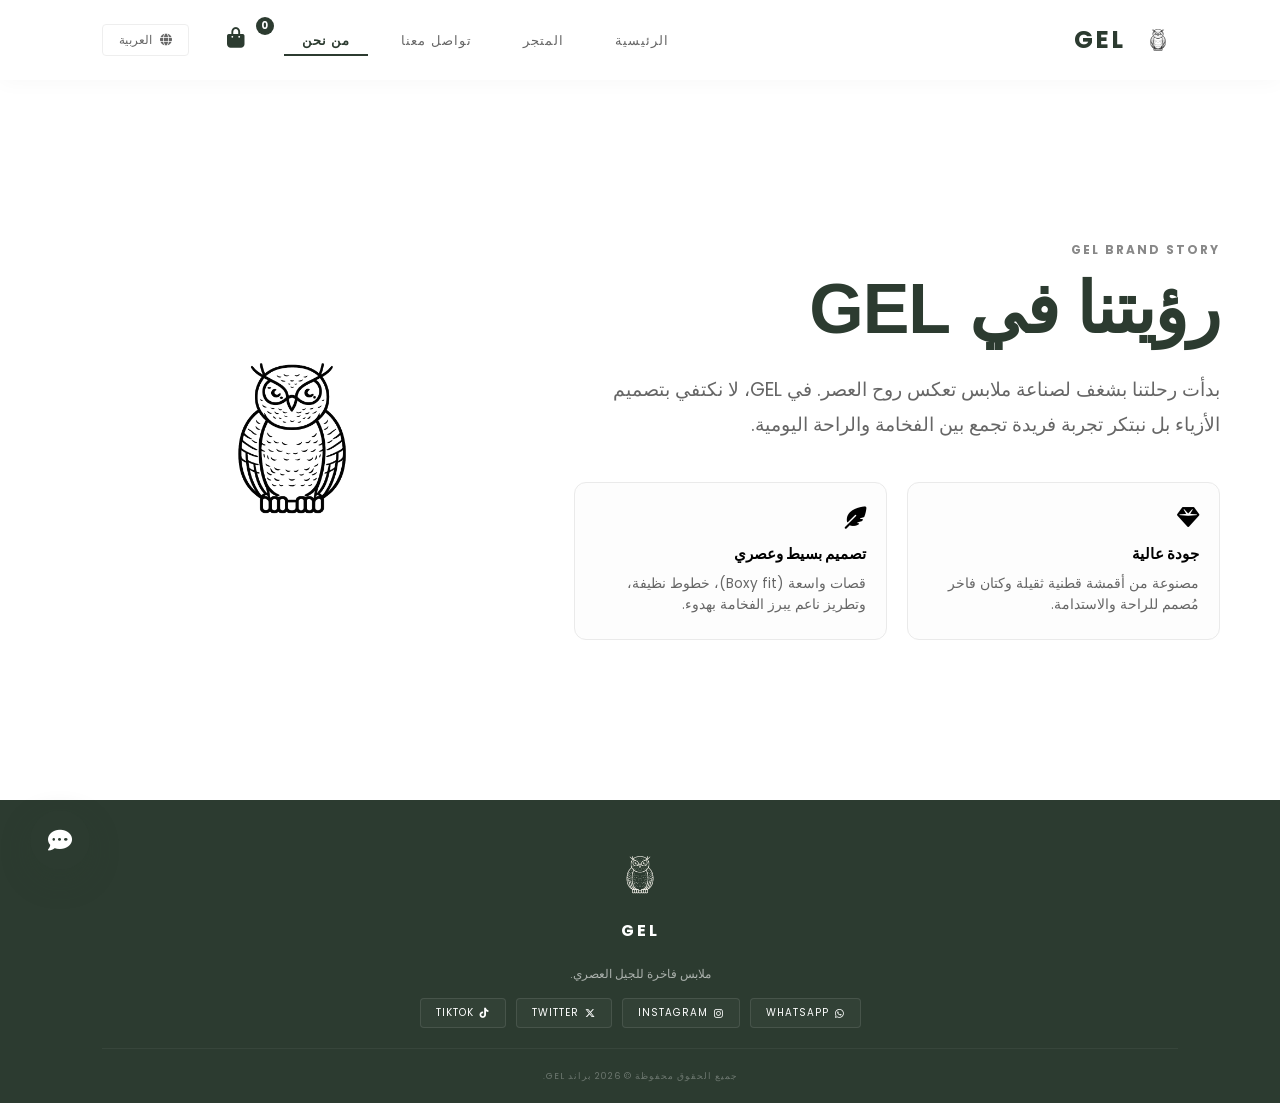
==== commit 20ff5f37: "Fix header layout, hero alignment, and add multi-language support" ====
--- a/about.html
+++ b/about.html
@@ -10,12 +10,17 @@
 </head>
 <body>
     <header>
-        <h2><a href="index.html" class="logo">Gel</a></h2>
+        <h2>
+            <a href="index.html" class="logo-container">
+                <img src="IMG/Logo.PNG" alt="GEL Logo" class="logo-img">
+                <span class="logo" data-i18n="nav_brand">Gel</span>
+            </a>
+        </h2>
         <ul>
             <li><a href="index.html" data-i18n="nav_home">الرئيسية</a></li>
+            <li><a href="shop.html" data-i18n="nav_shop">المتجر</a></li>
             <li><a href="contact.html" data-i18n="nav_contact">تواصل معنا</a></li>
             <li><a href="about.html" class="active" data-i18n="nav_about">من نحن</a></li>
-            <li><a href="shop.html" data-i18n="nav_shop">المتجر</a></li>
             <li class="cart-icon" onclick="toggleCart()">
                 <a href="javascript:void(0)"><i class="fas fa-shopping-bag"></i> <span id="cart-count">0</span></a>
             </li>
@@ -54,25 +59,47 @@
         </div>
     </div>
 
-    <section class="hero">
-        <div class="hero-content">
+<!-- About Hero Section -->
+    <section class="hero about-hero">
+        <div class="hero-content about-content">
+            <span class="brand-tagline">GEL BRAND STORY</span>
             <h1 data-i18n="about_title">رؤيتنا في GEL</h1>
-            <p data-i18n="about_p1">بدأت رحلتنا بشغف لخلق ملابس تعكس روح العصر. في GEL، نحن لا نصمم مجرد أزياء، بل نصنع تجربة فريدة تمزج بين الفخامة والراحة اليومية.</p>
-            <p data-i18n="about_p2">كل قطعة في مجموعتنا مختارة بعناية لضمان أعلى مستويات الجودة وأدق التفاصيل التي تليق بذوقكم الرفيع.</p>
+            <p data-i18n="about_desc" class="about-lead">
+                بدأت رحلتنا بشغف لصناعة ملابس تعبر عن روح العصر. في GEL، لا نكتفي بتصميم الأزياء بل نبتكر تجربة فريدة تجمع بين الفخامة والراحة اليومية.
+            </p>
+
+            <!-- Brand Values Grid -->
+            <div class="about-grid">
+                <div class="about-card">
+                    <i class="fas fa-gem"></i>
+                    <h3 data-i18n="about_val1_title">جودة عالية</h3>
+                    <p data-i18n="about_val1_desc">مصنوعة من أقمشة قطنية ثقيلة وكتان فاخر مُصمم للراحة والاستدامة.</p>
+                </div>
+                <div class="about-card">
+                    <i class="fas fa-feather-alt"></i>
+                    <h3 data-i18n="about_val2_title">تصميم بسيط وعصري</h3>
+                    <p data-i18n="about_val2_desc">قصات واسعة (Boxy fit)، خطوط نظيفة، وتطريز ناعم يبرز الفخامة بهدوء.</p>
+                </div>
+            </div>
         </div>
-        <div class="hero-image">
-             <img src="IMG/IMG_4255.JPG" alt="Our Story">
+
+        <!-- Central Brand Logo -->
+        <div class="hero-logo about-logo-wrapper">
+            <img src="IMG/Logo.PNG" alt="GEL Owl Logo">
         </div>
     </section>
 
     <footer>
         <div class="footer-content">
-            <h3>GEL</h3>
+            <div class="footer-logo-container">
+                <img src="IMG/Logo.PNG" alt="GEL Logo" class="footer-logo-img">
+                <h3 data-i18n="nav_brand">Gel</h3>
+            </div>
             <p data-i18n="footer_desc">ملابس فاخرة للجيل العصري.</p>
             
             <ul class="socials">
                 <li><a href="https://wa.me/97431121124?text=Welcome%20to%20GEL%20Brand!%20Thank%20you%20for%20reaching%20out.%20Please%20leave%20your%20inquiry%20or%20order%20number,%20and%20our%20team%20will%20get%20back%20to%20you%20shortly" target="_blank"><i class="fab fa-whatsapp"></i> Whatsapp</a></li>
-                <li><a href="#"><i class="fab fa-instagram"></i> Instagram</a></li>
+                <li><a href="https://www.instagram.com/gelvogue.qa/" target="_blank"><i class="fab fa-instagram"></i> Instagram</a></li>
                 <li><a href="#"><i class="fab fa-x-twitter"></i> Twitter</a></li>
                 <li><a href="https://www.tiktok.com/@gelvogue?_r=1&_t=ZS-955QQ4w1Pfh" target="_blank"><i class="fab fa-tiktok"></i> Tiktok</a></li>
             </ul>
@@ -82,6 +109,22 @@
             <p data-i18n="footer_rights">جميع الحقوق محفوظة © 2026 براند GEL.</p>
         </div>
     </footer>
+
+    <!-- AI Chat Widget -->
+    <link rel="stylesheet" href="ai-chat.css">
+    <div id="ai-chat-container"></div>
+    <script src="ai-chat.js"></script>
+    <script>
+        fetch('ai-chat.html')
+            .then(response => response.text())
+            .then(data => {
+                document.getElementById('ai-chat-container').innerHTML = data;
+                if (typeof setLanguage === 'function') {
+                    setLanguage(currentLang);
+                }
+            });
+    </script>
+
     <script src="main.js"></script>
 </body>
 </html>
--- a/style.css
+++ b/style.css
@@ -1,4 +1,18 @@
-/* 1. General Settings */
+/* ==========================================
+   1. General & Reset Settings
+   ========================================== */
+:root {
+    --primary-color: #2C3B30;
+    --primary-light: #3d5142;
+    --primary-dark: #1e2921;
+    --accent-color: #f4f4f4;
+    --text-color: #1a1a1a;
+    --text-muted: #666;
+    --bg-color: #ffffff;
+    --card-shadow: 0 10px 30px rgba(0, 0, 0, 0.05);
+    --transition: all 0.3s cubic-bezier(0.4, 0, 0.2, 1);
+}
+
 * {
     margin: 0;
     padding: 0;
@@ -10,105 +24,133 @@
 }
 
 body {
-    background-color: #f4f4f4;
+    background-color: var(--bg-color);
     font-family: 'Poppins', sans-serif;
     overflow-x: hidden;
-    color: #1a1a1a;
+    color: var(--text-color);
     line-height: 1.6;
 }
 
-/* 2. Header Styles */
+/* ==========================================
+   2. Header & Navigation Styles
+   ========================================== */
 header {
     display: flex;
     justify-content: space-between;
     align-items: center;
-    padding: 12px 5%;
-    background: rgba(255, 255, 255, 0.98);
-    backdrop-filter: blur(10px); 
-    -webkit-backdrop-filter: blur(10px);
-    box-shadow: 0 2px 10px rgba(0, 0, 0, 0.05);
+    padding: 20px 8%;
+    background: rgba(255, 255, 255, 0.95);
+    backdrop-filter: blur(15px); 
+    -webkit-backdrop-filter: blur(15px);
+    box-shadow: 0 2px 20px rgba(0, 0, 0, 0.03);
     position: sticky;
     top: 0;
     z-index: 1000;
     width: 100%;
+    direction: rtl !important;
+    transition: var(--transition);
+}
+
+header .logo-container {
+    display: flex;
+    align-items: center;
+    gap: 12px;
+    text-decoration: none;
+    color: var(--primary-color);
+}
+
+header .logo-img {
+    height: 40px;
+    width: auto;
+    object-fit: contain;
+    filter: brightness(0);
+    transition: var(--transition);
+}
+
+header .logo-container:hover .logo-img {
+    transform: scale(1.05);
 }
 
 header .logo {
     font-size: 24px;
     font-weight: 700;
-    text-decoration: none;
-    color: #1a1a1a;
-    letter-spacing: 2px;
-    text-transform: uppercase;
+    letter-spacing: 3px;
+    text-transform: uppercase;
+    color: var(--primary-color);
 }
 
 header ul {
     display: flex;
+    flex-direction: row !important;
     list-style: none;
-    gap: 8px;
+    gap: 15px;
     align-items: center;
 }
 
 header ul li a {
     text-decoration: none;
-    color: #444;
-    padding: 8px 15px;
-    border-radius: 20px;
-    transition: 0.3s;
-    font-size: 14px;
+    color: var(--text-muted);
+    padding: 8px 18px;
+    border-radius: 4px;
+    transition: var(--transition);
+    font-size: 13px;
     font-weight: 500;
+    text-transform: uppercase;
+    letter-spacing: 1px;
 }
 
 header ul li a:hover {
-    background: #f5f5f5;
-    color: #1a1a1a;
+    color: var(--primary-color);
 }
 
 header ul li a.active {
-    background: #1a1a1a;
-    color: white !important;
-}
-
-/* Language Switcher Dropdown Style */
+    color: var(--primary-color);
+    font-weight: 700;
+    border-bottom: 2px solid var(--primary-color);
+    border-radius: 0;
+    padding-bottom: 4px;
+}
+
+/* Language Switcher */
 .lang-switcher-container {
     position: relative;
-    display: inline-block;
 }
 
 .lang-btn {
     background: transparent;
-    border: 1px solid #ddd;
-    padding: 8px 15px;
-    border-radius: 20px;
+    border: 1px solid #eee;
+    padding: 8px 16px;
+    border-radius: 4px;
     cursor: pointer;
     font-family: 'Poppins', sans-serif;
-    font-size: 13px;
+    font-size: 12px;
     font-weight: 500;
-    transition: 0.3s;
+    transition: var(--transition);
     display: flex;
     align-items: center;
     gap: 8px;
-    color: #333;
+    color: var(--text-muted);
 }
 
 .lang-btn:hover {
-    background: #f5f5f5;
-    border-color: #1a1a1a;
+    border-color: var(--primary-color);
+    color: var(--primary-color);
 }
 
 .lang-dropdown {
     position: absolute;
-    top: 45px;
+    top: 100%;
     left: 0;
+    right: auto;
     background: white;
-    border-radius: 12px;
-    box-shadow: 0 10px 25px rgba(0,0,0,0.1);
+    border-radius: 8px;
+    box-shadow: 0 10px 40px rgba(0,0,0,0.1);
     width: 150px;
-    padding: 10px;
+    padding: 8px;
     opacity: 0;
     visibility: hidden;
     transform: translateY(10px);
-    transition: all 0.3s ease;
+    transition: var(--transition);
     z-index: 2000;
 }
 
@@ -121,110 +163,159 @@
 .lang-option {
     padding: 10px 15px;
     cursor: pointer;
-    border-radius: 8px;
+    border-radius: 4px;
     font-size: 13px;
-    transition: 0.2s;
+    transition: var(--transition);
     display: flex;
     align-items: center;
     gap: 10px;
-    color: #444;
+    color: var(--text-muted);
 }
 
 .lang-option:hover {
-    background: #f5f5f5;
-    color: #1a1a1a;
-}
-
-/* 3. Hero Section */
-.hero {
-    display: flex;
+    background: #f9f9f9;
+    color: var(--primary-color);
+}
+
+/* ==========================================
+   3. Unified Hero Layout Across All Pages
+   ========================================== */
+.hero,
+.about-hero,
+.contact-hero {
+    display: flex;
+    flex-direction: row;
     align-items: center;
     justify-content: space-between;
-    padding: 60px 10%;
-    background: #fff;
+    gap: 50px;
+    max-width: 1200px;
+    margin: 0 auto;
+    padding: 60px 20px;
     min-height: 80vh;
-    gap: 40px;
-}
-
-.hero-content {
-    flex: 1;
-    text-align: right; /* RTL consistency for both AR and EN */
-    opacity: 0;
-    transform: translateY(20px);
-    transition: all 1s ease;
-}
-
+}
+
+.hero-content,
+.about-content,
+.contact-content {
+    flex: 1.2;
+}
+
+[dir="rtl"] .hero-content,
+[dir="rtl"] .about-content,
+[dir="rtl"] .contact-content {
+    text-align: right;
+}
+
+[dir="ltr"] .hero-content,
+[dir="ltr"] .about-content,
+[dir="ltr"] .contact-content {
+    text-align: left;
+}
+
+.hero-text h1,
 .hero-content h1 {
-    font-size: clamp(32px, 5vw, 55px);
-    margin-bottom: 20px;
-    color: #1a1a1a;
-    font-weight: 700;
-    line-height: 1.2;
-}
-
+    font-size: clamp(40px, 6vw, 70px);
+    margin-bottom: 25px;
+    color: var(--primary-color);
+    font-weight: 800;
+    line-height: 1.1;
+    letter-spacing: -1px;
+}
+
+.hero-text p,
 .hero-content p {
-    font-size: clamp(16px, 2vw, 18px);
-    color: #555;
-    margin-bottom: 30px;
-    max-width: 550px;
+    font-size: clamp(16px, 1.5vw, 20px);
+    color: var(--text-muted);
+    margin-bottom: 40px;
 }
 
 .hero-btn {
     display: inline-block;
-    padding: 14px 35px;
-    background: #1a1a1a;
+    padding: 18px 45px;
+    background: var(--primary-color);
     color: white;
     text-decoration: none;
-    border-radius: 30px;
+    border-radius: 4px;
     font-weight: 600;
-    transition: all 0.3s ease;
-    box-shadow: 0 5px 15px rgba(0,0,0,0.1);
+    transition: var(--transition);
     border: none;
     cursor: pointer;
-    font-size: 15px;
+    font-size: 14px;
+    text-transform: uppercase;
+    letter-spacing: 2px;
+    width: fit-content;
 }
 
 .hero-btn:hover {
-    background: #333;
-    transform: translateY(-3px);
-    box-shadow: 0 8px 20px rgba(0,0,0,0.15);
-}
-
-.hero-image {
+    background: var(--primary-light);
+    transform: translateY(-5px);
+    box-shadow: 0 15px 30px rgba(44, 59, 48, 0.2);
+}
+
+/* Unified Hero Logo Container & Image */
+.hero-logo,
+.hero-image,
+.about-logo-wrapper {
     flex: 1;
     display: flex;
     justify-content: center;
     align-items: center;
-    opacity: 0;
-    transform: translateX(30px);
-    transition: all 1s ease-out;
-}
-
-.hero-image img {
+    align-self: center;
+    max-width: 40%;
+}
+
+.hero-logo img,
+.hero-image img,
+.about-logo-wrapper img,
+.hero-logo-badge {
     width: 100%;
-    max-width: 450px;
-    border-radius: 20px;
-    box-shadow: 10px 20px 40px rgba(0,0,0,0.08);
-}
-
-/* 4. Gallery & Products */
+    max-width: 280px;
+    height: auto;
+    object-fit: contain;
+    display: block;
+    margin: 0 auto;
+    filter: brightness(0);
+}
+
+/* ==========================================
+   4. Gallery & Products (Shop)
+   ========================================== */
+.shop-header {
+    text-align: center;
+    margin-top: 120px;
+    padding: 0 5%;
+}
+
+.shop-header h1 {
+    font-size: clamp(30px, 4vw, 50px);
+    letter-spacing: 10px;
+    text-transform: uppercase;
+    color: var(--primary-color);
+    margin-bottom: 15px;
+    font-weight: 800;
+}
+
+.shop-header p {
+    color: var(--text-muted);
+    font-size: 14px;
+    text-transform: uppercase;
+    letter-spacing: 2px;
+}
+
 .gallery {
-    display: flex;
-    flex-wrap: wrap;
-    justify-content: center;
-    gap: 25px;
-    padding: 60px 5%;
+    display: grid;
+    grid-template-columns: repeat(auto-fill, minmax(300px, 1fr));
+    gap: 40px;
+    padding: 100px 8%;
 }
 
 .gallery-item {
     background: white;
-    padding: 12px;
-    border-radius: 18px;
-    width: 280px;
-    box-shadow: 0 4px 15px rgba(0,0,0,0.03);
-    transition: all 0.4s ease;
+    overflow: hidden;
+    transition: var(--transition);
     opacity: 0;
-    transform: translateY(30px);
+    transform: translateY(40px);
+    position: relative;
 }
 
 .gallery-item.reveal {
@@ -233,65 +324,68 @@
 }
 
 .gallery-item:hover {
-    transform: translateY(-8px);
-    box-shadow: 0 12px 30px rgba(0,0,0,0.08);
+    transform: translateY(-10px);
 }
 
 .gallery img {
     width: 100%;
-    height: 320px;
+    height: 450px;
     object-fit: cover;
-    border-radius: 12px;
+    transition: var(--transition);
+}
+
+.gallery-item:hover img {
+    transform: scale(1.05);
 }
 
 .product-info {
-    padding: 15px 5px 5px;
-    text-align: center;
-}
+    padding: 25px 0;
+}
+
+[dir="rtl"] .product-info { text-align: right; }
+[dir="ltr"] .product-info { text-align: left; }
 
 .product-info h3 {
-    font-size: 15px;
-    margin-bottom: 8px;
-    color: #222;
+    font-size: 18px;
+    font-weight: 600;
+    margin-bottom: 10px;
+    color: var(--primary-color);
+    text-transform: uppercase;
+    letter-spacing: 1px;
 }
 
 .product-info .price {
-    font-size: 17px;
-    font-weight: 700;
-    color: #1a1a1a;
-    margin-bottom: 15px;
+    font-size: 16px;
+    font-weight: 400;
+    color: var(--text-muted);
+    margin-bottom: 20px;
 }
 
 .add-to-cart {
     width: 100%;
-    padding: 11px;
-    background: #1a1a1a;
+    padding: 15px;
+    background: var(--primary-color);
     color: white;
     border: none;
-    border-radius: 10px;
     font-weight: 600;
     cursor: pointer;
-    transition: all 0.3s ease;
-    font-size: 14px;
+    transition: var(--transition);
+    font-size: 13px;
+    text-transform: uppercase;
+    letter-spacing: 2px;
 }
 
 .add-to-cart:hover {
-    background: #333;
+    background: var(--primary-light);
 }
 
 .add-to-cart.success {
-    background: #2ed573 !important;
-    transform: scale(0.98);
-    transition: background 0.1s ease; /* Faster transition for faster feedback */
-}
-
-/* Social Media Hover Colors */
-.socials li a:hover i.fa-instagram { color: #E1306C; }
-.socials li a:hover i.fa-x-twitter { color: #1DA1F2; }
-.socials li a:hover i.fa-tiktok { color: #00f2ea; }
-.socials li a:hover i.fa-whatsapp { color: #25D366; }
-
-/* 5. Shopping Cart Drawer */
+    background: #2ecc71 !important;
+}
+
+/* ==========================================
+   5. Shopping Cart Sidebar
+   ========================================== */
 .cart-icon {
     position: relative;
     cursor: pointer;
@@ -299,19 +393,19 @@
 }
 
 .cart-icon i {
-    font-size: 18px;
-    color: #1a1a1a;
+    font-size: 20px;
+    color: var(--primary-color);
 }
 
 #cart-count {
     position: absolute;
     top: -5px;
     right: -5px;
-    background: #ff4757;
+    background: var(--primary-color);
     color: white;
-    font-size: 9px;
-    width: 16px;
-    height: 16px;
+    font-size: 10px;
+    width: 18px;
+    height: 18px;
     display: flex;
     align-items: center;
     justify-content: center;
@@ -323,71 +417,83 @@
     position: fixed;
     top: 0;
     right: -100%;
-    width: 380px;
-    max-width: 90%;
+    width: 450px;
+    max-width: 100%;
     height: 100vh;
     background: white;
     z-index: 2000;
-    box-shadow: -10px 0 40px rgba(0,0,0,0.1);
-    transition: 0.4s cubic-bezier(0.4, 0, 0.2, 1);
+    box-shadow: -20px 0 60px rgba(0,0,0,0.1);
+    transition: 0.5s cubic-bezier(0.4, 0, 0.2, 1);
     display: flex;
     flex-direction: column;
-    padding: 25px;
+    padding: 40px;
 }
 
 .cart-sidebar.active {
     right: 0;
 }
 
+[dir="rtl"] .cart-sidebar {
+    right: auto;
+    left: -100%;
+    box-shadow: 20px 0 60px rgba(0,0,0,0.1);
+}
+
+[dir="rtl"] .cart-sidebar.active {
+    left: 0;
+}
+
 .cart-header {
     display: flex;
     justify-content: space-between;
     align-items: center;
-    padding-bottom: 15px;
-    border-bottom: 1px solid #eee;
+    padding-bottom: 30px;
+    border-bottom: 1px solid #f5f5f5;
 }
 
 .cart-header h3 {
-    font-size: 18px;
-    text-transform: uppercase;
-    letter-spacing: 1px;
+    font-size: 20px;
+    text-transform: uppercase;
+    letter-spacing: 2px;
+    font-weight: 700;
 }
 
 .close-cart {
     cursor: pointer;
-    font-size: 18px;
-    width: 35px;
-    height: 35px;
+    font-size: 20px;
+    width: 40px;
+    height: 40px;
     display: flex;
     align-items: center;
     justify-content: center;
-    border-radius: 50%;
-    transition: 0.3s;
+    border-radius: 4px;
+    transition: var(--transition);
 }
 
 .close-cart:hover {
-    background: #f0f0f0;
+    background: #f5f5f5;
 }
 
 .cart-items {
     flex: 1;
     overflow-y: auto;
-    padding: 15px 0;
+    padding: 30px 0;
 }
 
 .cart-item {
     display: flex;
-    gap: 12px;
-    margin-bottom: 15px;
-    padding-bottom: 15px;
-    border-bottom: 1px solid #f8f8f8;
+    gap: 20px;
+    margin-bottom: 25px;
+    padding-bottom: 25px;
+    border-bottom: 1px solid #fcfcfc;
+    align-items: center;
 }
 
 .cart-item img {
-    width: 60px;
-    height: 60px;
+    width: 80px;
+    height: 100px;
     object-fit: cover;
-    border-radius: 8px;
+    border-radius: 4px;
 }
 
 .cart-item-info {
@@ -395,24 +501,27 @@
 }
 
 .cart-item-info h4 {
-    font-size: 13px;
-    margin-bottom: 3px;
-    color: #333;
+    font-size: 14px;
+    margin-bottom: 5px;
+    color: var(--primary-color);
+    text-transform: uppercase;
+    font-weight: 600;
 }
 
 .cart-item-info p {
-    font-size: 14px;
-    font-weight: 700;
-    margin-bottom: 8px;
+    font-size: 15px;
+    font-weight: 400;
+    margin-bottom: 15px;
+    color: var(--text-muted);
 }
 
 .qty-controls {
     display: flex;
     align-items: center;
-    gap: 8px;
-    background: #f0f0f0;
-    padding: 3px 8px;
-    border-radius: 6px;
+    gap: 15px;
+    background: #f9f9f9;
+    padding: 5px 12px;
+    border-radius: 4px;
     width: fit-content;
 }
 
@@ -420,70 +529,290 @@
     border: none;
     background: none;
     cursor: pointer;
-    font-size: 14px;
-    font-weight: 700;
-    color: #666;
-}
-
-.qty-btn:hover { color: #000; }
-
-.qty-val { font-size: 13px; font-weight: 600; min-width: 15px; text-align: center; }
+    font-size: 16px;
+    font-weight: 500;
+    color: var(--text-muted);
+    transition: var(--transition);
+}
+
+.qty-btn:hover { color: var(--primary-color); }
+
+.qty-val { font-size: 14px; font-weight: 600; min-width: 20px; text-align: center; }
 
 .remove-item {
     color: #ff4757;
     cursor: pointer;
-    font-size: 14px;
-    padding: 5px;
-}
+    font-size: 16px;
+    padding: 10px;
+    transition: var(--transition);
+    opacity: 0.5;
+}
+
+.remove-item:hover { opacity: 1; }
 
 .cart-footer {
-    padding-top: 15px;
-    border-top: 1px solid #eee;
+    padding-top: 30px;
+    border-top: 1px solid #f5f5f5;
 }
 
 .cart-footer .total {
     display: flex;
     justify-content: space-between;
-    font-size: 18px;
+    font-size: 20px;
     font-weight: 700;
-    margin-bottom: 15px;
+    margin-bottom: 25px;
+    color: var(--primary-color);
 }
 
 .checkout-btn {
     width: 100%;
-    padding: 14px;
-    background: #1a1a1a;
+    padding: 20px;
+    background: var(--primary-color);
     color: white;
     border: none;
-    border-radius: 12px;
+    border-radius: 4px;
+    font-weight: 700;
+    cursor: pointer;
+    transition: var(--transition);
+    font-size: 14px;
+    text-transform: uppercase;
+    letter-spacing: 3px;
+}
+
+.checkout-btn:hover { background: var(--primary-light); }
+
+.empty-cart-container {
+    text-align: center;
+    padding: 50px 0;
+}
+
+.empty-icon {
+    font-size: 50px;
+    color: #eee;
+    margin-bottom: 20px;
+}
+
+/* ==========================================
+   6. Contact Page & Form Modern Styling
+   ========================================== */
+.contact-subtitle {
+    margin-bottom: 25px;
+    color: var(--text-muted);
+    font-size: 0.95rem;
+    line-height: 1.6;
+}
+
+.contact-form-modern,
+.hero-content form {
+    display: flex;
+    flex-direction: column;
+    gap: 15px;
+    width: 100%;
+    max-width: 500px;
+    margin-top: 20px;
+}
+
+.contact-form-modern input,
+.contact-form-modern textarea,
+.hero-content form input,
+.hero-content form textarea {
+    width: 100%;
+    padding: 14px 18px;
+    border: 1px solid #e2e2e2;
+    border-radius: 8px;
+    background-color: #fcfcfc;
+    font-size: 0.95rem;
+    transition: var(--transition);
+    outline: none;
+    display: block;
+}
+
+.contact-form-modern input:focus,
+.contact-form-modern textarea:focus,
+.hero-content form input:focus,
+.hero-content form textarea:focus {
+    border-color: #000;
+    background-color: #fff;
+    box-shadow: 0 4px 12px rgba(0, 0, 0, 0.05);
+}
+
+.hero-content form input[name="_honey"] {
+    display: none !important;
+}
+
+.contact-submit-btn,
+.hero-content form button {
+    width: 100%;
+    padding: 14px;
+    background-color: #000;
+    color: #fff;
+    border: none;
+    border-radius: 8px;
     font-weight: 600;
     cursor: pointer;
-    transition: 0.3s;
-    font-size: 15px;
-}
-
-.checkout-btn:hover { background: #333; }
-
-/* 6. Footer */
+    transition: var(--transition);
+}
+
+.contact-submit-btn:hover,
+.hero-content form button:hover {
+    background-color: #222;
+    transform: translateY(-2px);
+}
+
+/* WhatsApp Card Section */
+.whatsapp-card,
+.whatsapp-contact {
+    margin-top: 25px;
+    padding: 15px 20px;
+    background-color: #f8f9fa;
+    border-radius: 10px;
+    display: flex;
+    align-items: center;
+    justify-content: space-between;
+    border: 1px solid #eee;
+}
+
+.whatsapp-card span,
+.whatsapp-contact p {
+    margin: 0;
+    font-size: 0.9rem;
+    color: #444;
+}
+
+.whatsapp-link,
+.whatsapp-btn {
+    display: inline-flex;
+    align-items: center;
+    gap: 8px;
+    background-color: #25d366;
+    color: #fff;
+    padding: 8px 18px;
+    border-radius: 6px;
+    text-decoration: none;
+    font-weight: 600;
+    font-size: 0.88rem;
+    transition: var(--transition);
+}
+
+.whatsapp-link:hover,
+.whatsapp-btn:hover {
+    background-color: #1eb954;
+    opacity: 0.9;
+}
+
+/* ==========================================
+   7. About Us Page Layout
+   ========================================== */
+.about-hero {
+    padding-top: 80px;
+    padding-bottom: 80px;
+}
+
+.brand-tagline {
+    font-size: 0.75rem;
+    font-weight: 700;
+    letter-spacing: 2px;
+    color: #888;
+    text-transform: uppercase;
+    display: block;
+    margin-bottom: 12px;
+}
+
+.about-lead {
+    font-size: 1.05rem;
+    line-height: 1.8;
+    color: #444;
+    margin-bottom: 35px;
+}
+
+.about-grid {
+    display: grid;
+    grid-template-columns: repeat(2, 1fr);
+    gap: 20px;
+    margin-top: 20px;
+}
+
+.about-card {
+    background: #fdfdfd;
+    border: 1px solid #eaeaea;
+    padding: 24px 20px;
+    border-radius: 12px;
+    transition: var(--transition);
+}
+
+.about-card:hover {
+    border-color: #000;
+    transform: translateY(-4px);
+    box-shadow: 0 8px 20px rgba(0,0,0,0.04);
+}
+
+.about-card i {
+    font-size: 1.4rem;
+    color: #000;
+    margin-bottom: 12px;
+    display: block;
+}
+
+.about-card h3 {
+    font-size: 0.95rem;
+    font-weight: 700;
+    margin-bottom: 8px;
+    color: #000;
+}
+
+.about-card p {
+    font-size: 0.85rem;
+    color: var(--text-muted);
+    line-height: 1.5;
+    margin: 0;
+}
+
+[dir="rtl"] .about-card { text-align: right; }
+[dir="ltr"] .about-card { text-align: left; }
+
+/* ==========================================
+   8. Footer
+   ========================================== */
 footer {
-    background: #1a1a1a;
+    background: var(--primary-color);
     color: white;
-    padding: 60px 5% 30px;
+    padding: 40px 8% 20px;
     text-align: center;
-    margin-top: 80px;
+}
+
+.footer-logo-container {
+    display: flex;
+    flex-direction: column;
+    align-items: center;
+    margin-bottom: 15px;
+}
+
+.footer-logo-img {
+    height: 70px;
+    width: auto;
+    margin-bottom: 8px;
+    transition: var(--transition);
+}
+
+.footer-logo-container:hover .footer-logo-img {
+    transform: translateY(-2px);
 }
 
 .footer-content h3 {
-    font-size: 24px;
+    font-size: 16px;
     letter-spacing: 3px;
+    margin-bottom: 5px;
+    font-weight: 700;
+    text-transform: uppercase;
+}
+
+.footer-content p {
+    color: rgba(255,255,255,0.6);
     margin-bottom: 15px;
-    text-transform: uppercase;
-}
-
-.footer-content p {
-    color: #888;
-    margin-bottom: 25px;
-    font-size: 14px;
+    max-width: 400px;
+    margin-left: auto;
+    margin-right: auto;
+    font-size: 12px;
 }
 
 .socials {
@@ -491,169 +820,137 @@
     display: flex;
     justify-content: center;
     flex-wrap: wrap;
-    gap: 12px;
-    margin: 25px 0 40px;
+    gap: 10px;
+    margin: 15px 0 20px;
 }
 
 .socials li a {
-    color: #eee;
+    color: white;
     text-decoration: none;
-    padding: 8px 18px;
-    border: 1px solid #333;
-    border-radius: 25px;
-    font-size: 13px;
-    display: flex;
-    align-items: center;
-    gap: 8px;
-    transition: 0.3s;
+    padding: 6px 15px;
+    border: 1px solid rgba(255,255,255,0.1);
+    border-radius: 4px;
+    font-size: 10px;
+    display: flex;
+    align-items: center;
+    gap: 6px;
+    transition: var(--transition);
+    text-transform: uppercase;
+    letter-spacing: 1px;
+    background: rgba(255,255,255,0.03);
 }
 
 .socials li a:hover {
     background: white;
-    color: #1a1a1a;
+    color: var(--primary-color);
     border-color: white;
-}
+    transform: translateY(-2px);
+}
+
+.socials li a:hover i.fa-instagram { color: #E1306C; }
+.socials li a:hover i.fa-x-twitter { color: #1DA1F2; }
+.socials li a:hover i.fa-tiktok { color: #000000; }
+.socials li a:hover i.fa-whatsapp { color: #25D366; }
 
 .footer-bottom {
-    font-size: 12px;
-    color: #555;
-    border-top: 1px solid #222;
-    padding-top: 25px;
-}
-
-/* 7. Responsiveness */
-
-/* Tablets */
-@media (max-width: 992px) {
-    .hero { padding: 40px 5%; gap: 30px; }
-    .gallery { padding: 40px 5%; }
-}
-
-/* Mobile Devices */
+    font-size: 9px;
+    color: rgba(255,255,255,0.3);
+    border-top: 1px solid rgba(255,255,255,0.05);
+    padding-top: 20px;
+    text-transform: uppercase;
+    letter-spacing: 1px;
+}
+
+/* ==========================================
+   9. Responsiveness
+   ========================================== */
 @media (max-width: 768px) {
-    header {
-        flex-direction: column;
-        padding: 12px 5%;
-        gap: 12px;
+    header { padding: 20px 5%; }
+    header .logo { font-size: 20px; }
+    
+    header ul li a {
+        font-size: 11px;
+        padding: 5px 10px;
     }
 
-    /* Keep Cart and Logo on same row if possible */
-    header {
-        display: grid;
-        grid-template-areas: 
-            "logo cart"
-            "nav nav";
-        grid-template-columns: 1fr auto;
-        justify-items: center;
+    .hero,
+    .about-hero,
+    .contact-hero {
+        flex-direction: column !important;
+        text-align: center;
+        padding: 40px 5%;
     }
 
-    header .logo {
-        grid-area: logo;
-        justify-self: start;
-        font-size: 22px;
+    .hero-content,
+    .about-content,
+    .contact-content {
+        align-items: center !important;
+        text-align: center !important;
+        order: 2;
+        max-width: 100%;
     }
 
-    /* Target the cart icon which is inside the ul... this is tricky without restructuring HTML */
-    /* Instead, I will use flex and order */
-    header {
-        display: flex;
-        flex-direction: row;
-        flex-wrap: wrap;
-        justify-content: space-between;
+    .hero-logo,
+    .hero-image,
+    .about-logo-wrapper {
+        order: 1;
+        max-width: 100%;
+        margin-bottom: 30px;
     }
 
-    header .logo {
-        flex: 1;
-        text-align: left;
+    .hero-logo img,
+    .hero-image img,
+    .about-logo-wrapper img {
+        width: 200px;
     }
 
-    header ul {
+    .about-grid {
+        grid-template-columns: 1fr;
+    }
+
+    .gallery {
+        grid-template-columns: 1fr 1fr;
+        gap: 20px;
+        padding: 40px 5%;
+    }
+
+    .gallery img { height: 250px; }
+    
+    .cart-sidebar { width: 100%; }
+}
+
+@media (max-width: 480px) {
+    header .logo { font-size: 18px; }
+    .hero-content h1 { font-size: 28px; }
+    
+    .gallery {
+        grid-template-columns: 1fr;
+    }
+
+    .gallery-item {
         width: 100%;
-        justify-content: center;
-        order: 3;
-        margin-top: 10px;
-        background: #f9f9f9;
-        padding: 10px;
-        border-radius: 10px;
-    }
-
-    header ul li.cart-icon {
-        order: -1; /* This won't work on li, only on flex items */
-        position: absolute;
-        top: 15px;
-        right: 5%;
-    }
-
-    header ul li a {
-        padding: 5px 8px;
-        font-size: 12px;
-    }
-
-    .hero {
-        flex-direction: column;
-        text-align: center;
-        padding: 40px 5% 60px;
-        min-height: auto;
-    }
-
-    .hero-content {
-        text-align: center;
-        order: 2;
-    }
-
-    .hero-content h1 { font-size: 34px; }
-
-    .hero-content p {
-        margin: 0 auto 25px;
-        font-size: 15px;
-    }
-
-    .hero-image {
-        order: 1;
-        max-width: 280px;
+        max-width: 300px;
         margin: 0 auto;
     }
 
-    .gallery { gap: 15px; padding: 20px 15px; }
-
-    .gallery-item {
-        width: calc(50% - 8px);
-        min-width: 140px;
-        padding: 8px;
-        border-radius: 12px;
-    }
-
-    .gallery img {
-        height: 200px;
-        border-radius: 10px;
-    }
-
-    .product-info h3 { font-size: 12px; margin-bottom: 5px; }
-    .product-info .price { font-size: 14px; margin-bottom: 10px; }
-    .add-to-cart { font-size: 11px; padding: 8px; }
-}
-
-/* Small Screens */
-@media (max-width: 480px) {
-    header .logo { font-size: 18px; }
-
-    .hero-content h1 { font-size: 28px; }
-    
-    .gallery-item {
-        width: 100%;
-        max-width: 320px;
-    }
-
     .cart-sidebar { width: 100%; max-width: 100%; }
 }
-
-/* RTL Helpers */
-[dir="rtl"] .hero-content {
-    text-align: right;
-}
-
-@media (max-width: 768px) {
-    [dir="rtl"] .hero-content {
-        text-align: center;
-    }
-}
+/* Shop Banner Branding Styles */
+.shop-header {
+    text-align: center;
+    margin-top: 40px;
+    margin-bottom: 30px;
+}
+
+.shop-badge {
+    display: flex;
+    justify-content: center;
+    margin-bottom: 12px;
+}
+
+.shop-owl-icon {
+    width: 65px;
+    height: auto;
+    filter: brightness(0);
+    opacity: 0.9;
+}
--- a/ai-chat.css
+++ b/ai-chat.css
@@ -0,0 +1,240 @@
+/* AI Chat Widget Styling - High-End Minimalist Aesthetic */
+.ai-chat-widget {
+    position: fixed;
+    bottom: 30px;
+    right: 30px;
+    z-index: 3000;
+}
+
+/* Floating Button */
+.ai-chat-btn {
+    width: 60px;
+    height: 60px;
+    background: var(--primary-color, #2C3B30);
+    color: white;
+    border-radius: 50%;
+    border: none;
+    cursor: pointer;
+    box-shadow: 0 10px 30px rgba(44, 59, 48, 0.3);
+    font-size: 24px;
+    display: flex;
+    align-items: center;
+    justify-content: center;
+    transition: all 0.4s cubic-bezier(0.175, 0.885, 0.32, 1.275);
+}
+
+.ai-chat-btn:hover {
+    transform: scale(1.1) rotate(5deg);
+    background: var(--primary-light, #3d5142);
+}
+
+/* Chat Window */
+.ai-chat-window {
+    position: absolute;
+    bottom: 80px;
+    right: 0;
+    width: 380px;
+    height: 580px;
+    background: #ffffff;
+    border-radius: 12px;
+    box-shadow: 0 20px 60px rgba(0,0,0,0.15);
+    display: flex;
+    flex-direction: column;
+    overflow: hidden;
+    opacity: 0;
+    visibility: hidden;
+    transform: translateY(20px);
+    transition: all 0.5s cubic-bezier(0.4, 0, 0.2, 1);
+    border: 1px solid rgba(0,0,0,0.05);
+}
+
+.ai-chat-window.active {
+    opacity: 1;
+    visibility: visible;
+    transform: translateY(0);
+}
+
+/* Header */
+.ai-chat-header {
+    background: var(--primary-color, #2C3B30);
+    color: white;
+    padding: 25px;
+    display: flex;
+    justify-content: space-between;
+    align-items: center;
+}
+
+.ai-chat-info {
+    display: flex;
+    align-items: center;
+    gap: 15px;
+}
+
+.ai-avatar {
+    width: 40px;
+    height: 40px;
+    border-radius: 4px;
+    object-fit: cover;
+    border: 1px solid rgba(255,255,255,0.2);
+}
+
+.ai-chat-status-text h4 {
+    font-size: 14px;
+    font-weight: 600;
+    margin: 0;
+    letter-spacing: 1px;
+    text-transform: uppercase;
+}
+
+.status-online {
+    font-size: 10px;
+    color: #a8e6cf;
+    display: flex;
+    align-items: center;
+    gap: 6px;
+    opacity: 0.8;
+}
+
+.status-online::before {
+    content: '';
+    width: 6px;
+    height: 6px;
+    background: #a8e6cf;
+    border-radius: 50%;
+    animation: pulse 2s infinite;
+}
+
+@keyframes pulse {
+    0% { transform: scale(0.95); box-shadow: 0 0 0 0 rgba(168, 230, 207, 0.7); }
+    70% { transform: scale(1); box-shadow: 0 0 0 5px rgba(168, 230, 207, 0); }
+    100% { transform: scale(0.95); box-shadow: 0 0 0 0 rgba(168, 230, 207, 0); }
+}
+
+.close-ai-chat {
+    background: rgba(255,255,255,0.1);
+    border: none;
+    color: white;
+    font-size: 18px;
+    width: 30px;
+    height: 30px;
+    border-radius: 4px;
+    cursor: pointer;
+    display: flex;
+    align-items: center;
+    justify-content: center;
+    transition: 0.3s;
+}
+
+.close-ai-chat:hover {
+    background: rgba(255,255,255,0.2);
+}
+
+/* Messages Area */
+.ai-chat-messages {
+    flex: 1;
+    padding: 25px;
+    overflow-y: auto;
+    display: flex;
+    flex-direction: column;
+    gap: 20px;
+    background: #fdfdfd;
+}
+
+.message {
+    max-width: 85%;
+    padding: 14px 18px;
+    border-radius: 4px;
+    font-size: 13px;
+    line-height: 1.6;
+    animation: fadeIn 0.4s ease;
+}
+
+.ai-message {
+    background: #f0f0f0;
+    color: #444;
+    align-self: flex-start;
+}
+
+.user-message {
+    background: var(--primary-color, #2C3B30);
+    color: white;
+    align-self: flex-end;
+}
+
+/* Input Area */
+.ai-chat-input-area {
+    padding: 20px;
+    border-top: 1px solid #f5f5f5;
+    display: flex;
+    gap: 12px;
+    background: white;
+}
+
+.ai-chat-input-area input {
+    flex: 1;
+    padding: 12px 15px;
+    border: 1px solid #eee;
+    border-radius: 4px;
+    font-size: 13px;
+    outline: none;
+    transition: 0.3s;
+}
+
+.ai-chat-input-area input:focus {
+    border-color: var(--primary-color, #2C3B30);
+}
+
+#ai-send-btn {
+    background: var(--primary-color, #2C3B30);
+    color: white;
+    border: none;
+    width: 42px;
+    height: 42px;
+    border-radius: 4px;
+    cursor: pointer;
+    transition: 0.3s;
+    display: flex;
+    align-items: center;
+    justify-content: center;
+}
+
+#ai-send-btn:hover {
+    background: var(--primary-light, #3d5142);
+}
+
+/* RTL Support */
+[dir="rtl"] .ai-chat-widget {
+    left: 30px;
+    right: auto;
+}
+
+[dir="rtl"] .ai-chat-window {
+    left: 0;
+    right: auto;
+}
+
+
+/* Mobile Responsiveness */
+@media (max-width: 480px) {
+    .ai-chat-widget {
+        bottom: 20px;
+        right: 20px;
+    }
+    
+    [dir="rtl"] .ai-chat-widget {
+        left: 20px;
+        right: auto;
+    }
+
+    .ai-chat-window {
+        width: calc(100vw - 40px);
+        height: 80vh;
+        bottom: 80px;
+    }
+
+    .ai-chat-btn {
+        width: 55px;
+        height: 55px;
+        font-size: 22px;
+    }
+}
